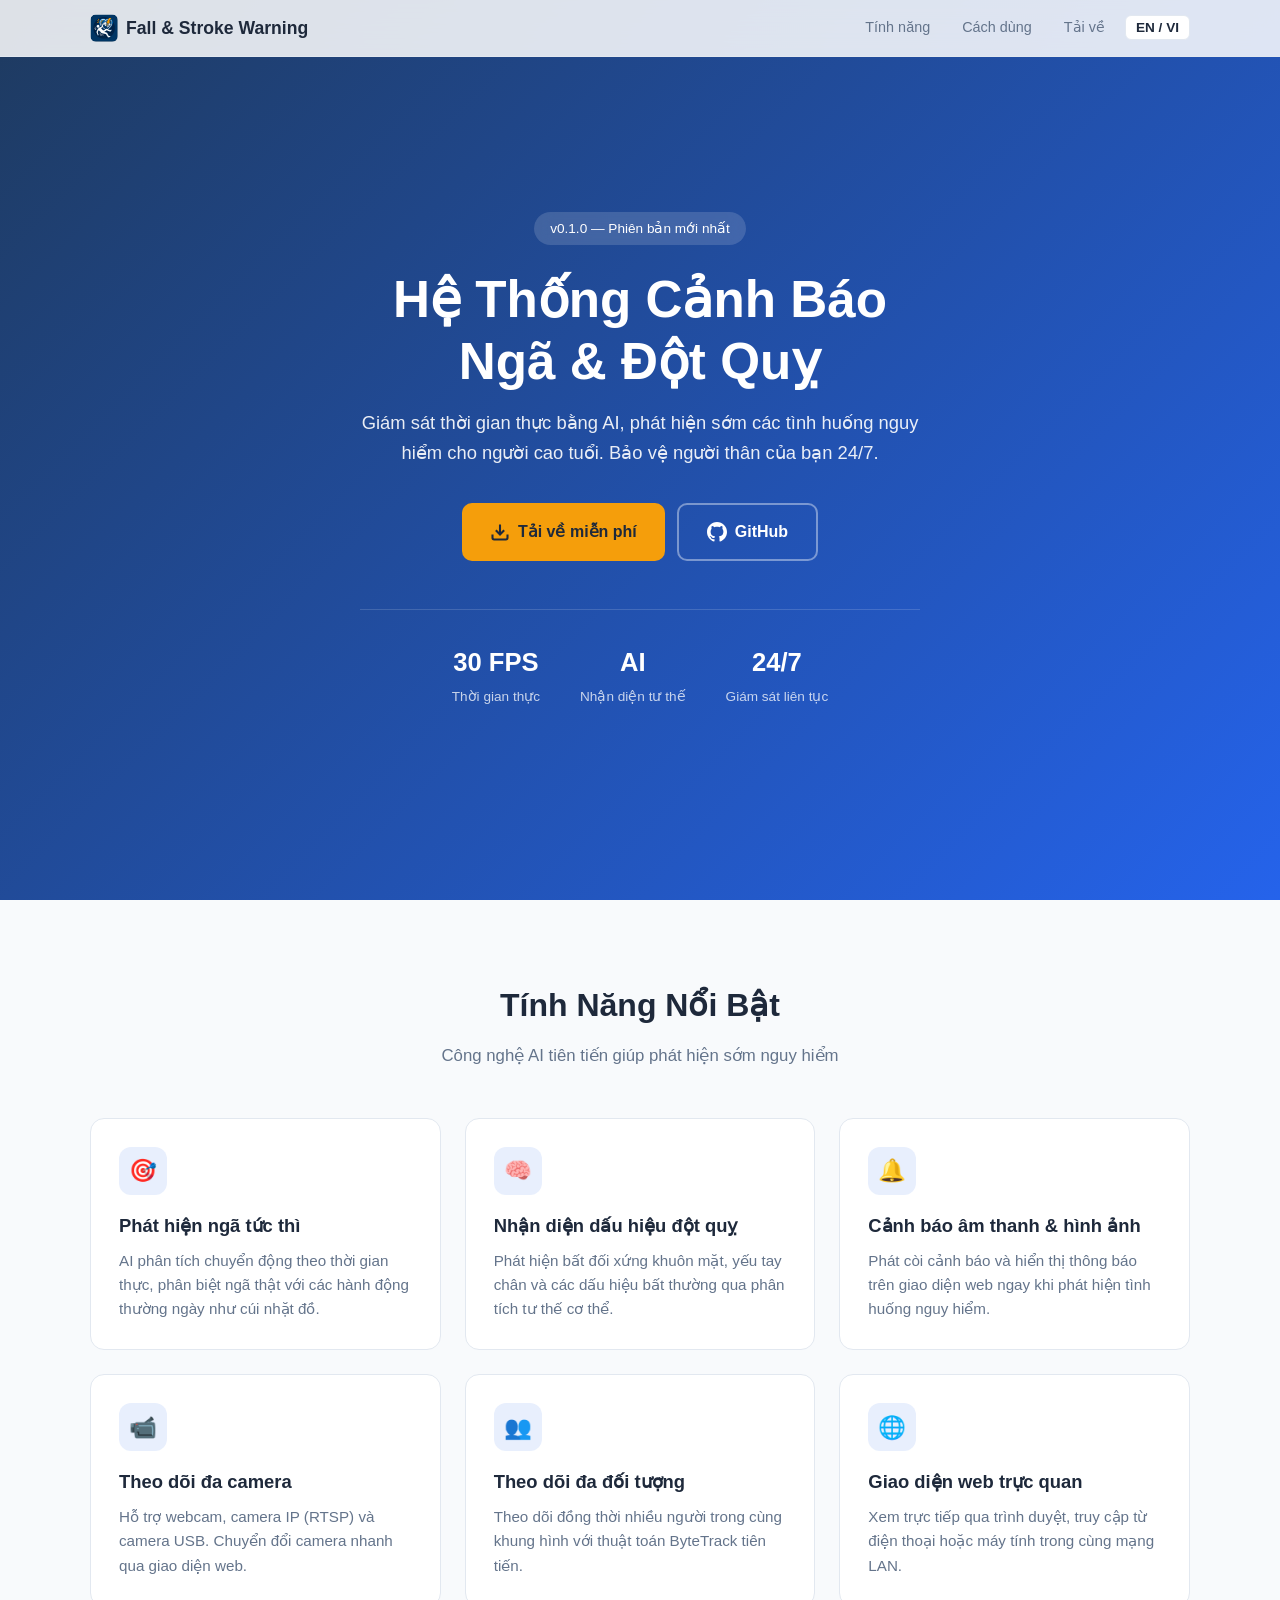
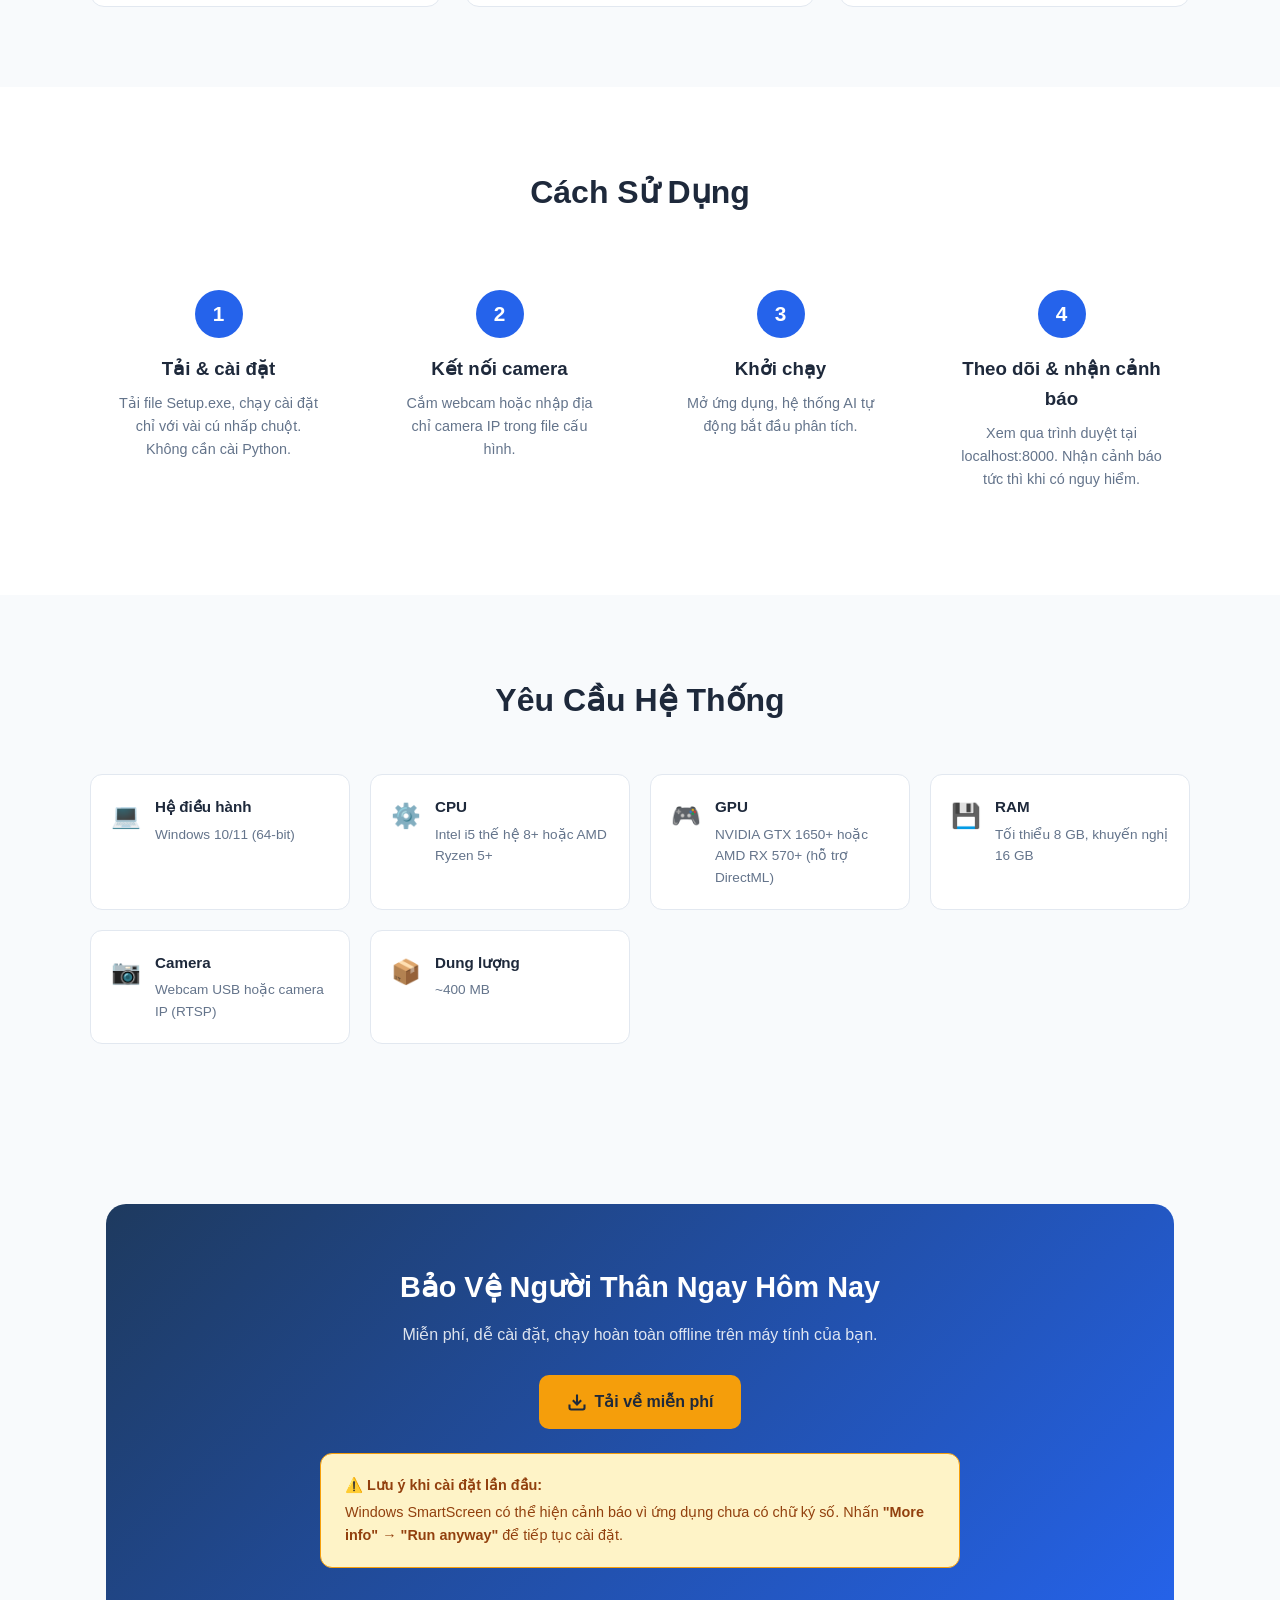
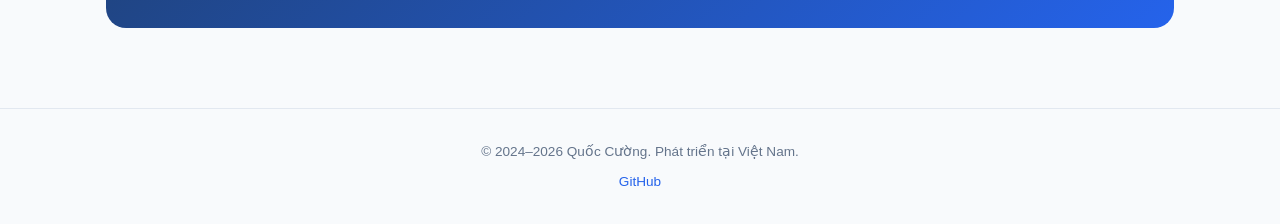
==== docs/index.html @ df36a682 "Thêm landing page cho GitHub Pages" ====
<!DOCTYPE html>
<html lang="vi">
<head>
  <meta charset="UTF-8">
  <meta name="viewport" content="width=device-width, initial-scale=1.0">
  <title>Fall & Stroke Warning System</title>
  <style>
    :root {
      --primary: #2563eb;
      --primary-dark: #1d4ed8;
      --accent: #f59e0b;
      --bg: #f8fafc;
      --bg-card: #ffffff;
      --text: #1e293b;
      --text-muted: #64748b;
      --border: #e2e8f0;
      --gradient-start: #1e3a5f;
      --gradient-end: #2563eb;
    }

    @media (prefers-color-scheme: dark) {
      :root:not([data-theme="light"]) {
        --bg: #0f172a;
        --bg-card: #1e293b;
        --text: #f1f5f9;
        --text-muted: #94a3b8;
        --border: #334155;
        --gradient-start: #0f172a;
        --gradient-end: #1e40af;
      }
    }
    :root[data-theme="dark"] {
      --bg: #0f172a;
      --bg-card: #1e293b;
      --text: #f1f5f9;
      --text-muted: #94a3b8;
      --border: #334155;
      --gradient-start: #0f172a;
      --gradient-end: #1e40af;
    }

    * { margin: 0; padding: 0; box-sizing: border-box; }

    body {
      font-family: -apple-system, BlinkMacSystemFont, 'Segoe UI', Roboto, sans-serif;
      background: var(--bg);
      color: var(--text);
      line-height: 1.6;
    }

    /* NAV */
    nav {
      position: fixed; top: 0; left: 0; right: 0; z-index: 100;
      background: rgba(255,255,255,0.85);
      backdrop-filter: blur(12px);
      border-bottom: 1px solid var(--border);
      padding: 0 16px;
    }
    @media (prefers-color-scheme: dark) {
      :root:not([data-theme="light"]) nav { background: rgba(15,23,42,0.85); }
    }
    :root[data-theme="dark"] nav { background: rgba(15,23,42,0.85); }

    .nav-inner {
      max-width: 1100px; margin: 0 auto;
      display: flex; align-items: center; justify-content: space-between;
      height: 56px;
    }
    .nav-brand { font-weight: 700; font-size: 1.1rem; display: flex; align-items: center; gap: 8px; }
    .nav-brand img { width: 28px; height: 28px; border-radius: 6px; }
    .nav-links { display: flex; gap: 8px; align-items: center; }
    .nav-links a {
      text-decoration: none; color: var(--text-muted); font-size: 0.9rem;
      padding: 6px 12px; border-radius: 6px; transition: all 0.2s;
    }
    .nav-links a:hover { color: var(--primary); background: rgba(37,99,235,0.08); }
    .lang-btn {
      background: var(--bg-card); border: 1px solid var(--border);
      padding: 4px 10px; border-radius: 6px; cursor: pointer;
      font-size: 0.85rem; color: var(--text); font-weight: 600;
    }
    .lang-btn:hover { border-color: var(--primary); }

    /* HERO */
    .hero {
      min-height: 100vh; display: flex; align-items: center; justify-content: center;
      background: linear-gradient(135deg, var(--gradient-start), var(--gradient-end));
      color: #fff; text-align: center; padding: 80px 16px 60px;
    }
    .hero-content { max-width: 700px; }
    .hero-badge {
      display: inline-block; background: rgba(255,255,255,0.15);
      padding: 6px 16px; border-radius: 20px; font-size: 0.85rem;
      margin-bottom: 24px; backdrop-filter: blur(8px);
    }
    .hero h1 { font-size: clamp(2rem, 5vw, 3.2rem); font-weight: 800; margin-bottom: 16px; line-height: 1.2; }
    .hero p { font-size: 1.15rem; opacity: 0.9; margin-bottom: 36px; max-width: 560px; margin-inline: auto; }
    .btn-group { display: flex; gap: 12px; justify-content: center; flex-wrap: wrap; }
    .btn {
      display: inline-flex; align-items: center; gap: 8px;
      padding: 14px 28px; border-radius: 10px; font-size: 1rem;
      font-weight: 600; text-decoration: none; transition: all 0.25s;
      border: none; cursor: pointer;
    }
    .btn-primary { background: var(--accent); color: #1e293b; }
    .btn-primary:hover { background: #d97706; transform: translateY(-2px); box-shadow: 0 8px 24px rgba(0,0,0,0.2); }
    .btn-outline { background: transparent; color: #fff; border: 2px solid rgba(255,255,255,0.4); }
    .btn-outline:hover { border-color: #fff; background: rgba(255,255,255,0.1); }
    .hero-stats {
      display: flex; gap: 40px; justify-content: center; margin-top: 48px;
      padding-top: 32px; border-top: 1px solid rgba(255,255,255,0.15);
    }
    .stat-item strong { display: block; font-size: 1.6rem; }
    .stat-item span { font-size: 0.85rem; opacity: 0.75; }

    /* SECTIONS */
    section { padding: 80px 16px; }
    .container { max-width: 1100px; margin: 0 auto; }
    .section-title {
      text-align: center; margin-bottom: 48px;
    }
    .section-title h2 { font-size: 2rem; font-weight: 700; margin-bottom: 12px; }
    .section-title p { color: var(--text-muted); font-size: 1.05rem; max-width: 600px; margin: 0 auto; }

    /* FEATURES */
    .features-grid {
      display: grid; grid-template-columns: repeat(auto-fit, minmax(300px, 1fr));
      gap: 24px;
    }
    .feature-card {
      background: var(--bg-card); border: 1px solid var(--border);
      border-radius: 14px; padding: 28px;
      transition: all 0.3s;
    }
    .feature-card:hover { transform: translateY(-4px); box-shadow: 0 12px 32px rgba(0,0,0,0.08); border-color: var(--primary); }
    .feature-icon {
      width: 48px; height: 48px; border-radius: 12px;
      display: flex; align-items: center; justify-content: center;
      font-size: 1.4rem; margin-bottom: 16px;
      background: rgba(37,99,235,0.1);
    }
    .feature-card h3 { font-size: 1.15rem; margin-bottom: 8px; }
    .feature-card p { color: var(--text-muted); font-size: 0.95rem; }

    /* HOW IT WORKS */
    .steps {
      display: grid; grid-template-columns: repeat(auto-fit, minmax(220px, 1fr));
      gap: 24px; counter-reset: step;
    }
    .step {
      text-align: center; padding: 24px;
      counter-increment: step;
    }
    .step::before {
      content: counter(step);
      display: inline-flex; align-items: center; justify-content: center;
      width: 48px; height: 48px; border-radius: 50%;
      background: var(--primary); color: #fff;
      font-size: 1.3rem; font-weight: 700; margin-bottom: 16px;
    }
    .step h3 { margin-bottom: 8px; }
    .step p { color: var(--text-muted); font-size: 0.9rem; }

    /* REQUIREMENTS */
    .req-grid {
      display: grid; grid-template-columns: repeat(auto-fit, minmax(260px, 1fr));
      gap: 20px;
    }
    .req-card {
      background: var(--bg-card); border: 1px solid var(--border);
      border-radius: 12px; padding: 20px;
      display: flex; align-items: flex-start; gap: 14px;
    }
    .req-icon { font-size: 1.5rem; flex-shrink: 0; margin-top: 2px; }
    .req-card h4 { font-size: 0.95rem; margin-bottom: 4px; }
    .req-card p { color: var(--text-muted); font-size: 0.85rem; }

    /* CTA */
    .cta {
      background: linear-gradient(135deg, var(--gradient-start), var(--gradient-end));
      color: #fff; text-align: center; border-radius: 20px;
      padding: 60px 24px; margin: 0 16px;
    }
    .cta h2 { font-size: 1.8rem; margin-bottom: 12px; }
    .cta p { opacity: 0.85; margin-bottom: 28px; max-width: 500px; margin-inline: auto; }

    /* FOOTER */
    footer {
      text-align: center; padding: 32px 16px;
      color: var(--text-muted); font-size: 0.85rem;
      border-top: 1px solid var(--border);
    }
    footer a { color: var(--primary); text-decoration: none; }

    /* SMARTSCREEN WARNING */
    .warning-box {
      background: #fef3c7; border: 1px solid #f59e0b; border-radius: 12px;
      padding: 20px 24px; margin-top: 32px; max-width: 640px; margin-inline: auto;
      color: #92400e; font-size: 0.9rem; text-align: left;
    }
    @media (prefers-color-scheme: dark) {
      :root:not([data-theme="light"]) .warning-box { background: #422006; border-color: #b45309; color: #fde68a; }
    }
    :root[data-theme="dark"] .warning-box { background: #422006; border-color: #b45309; color: #fde68a; }
    .warning-box strong { display: block; margin-bottom: 4px; }

    /* RESPONSIVE */
    @media (max-width: 640px) {
      .hero-stats { flex-direction: column; gap: 16px; }
      .nav-links a.hide-mobile { display: none; }
    }

    /* LANG */
    [data-lang="en"] .vi { display: none; }
    [data-lang="vi"] .en { display: none; }
  </style>
</head>
<body data-lang="vi">

<!-- NAV -->
<nav>
  <div class="nav-inner">
    <div class="nav-brand">
      <img src="logo.png" alt="Logo">
      <span>Fall & Stroke Warning</span>
    </div>
    <div class="nav-links">
      <a href="#features" class="hide-mobile">
        <span class="vi">Tính năng</span>
        <span class="en">Features</span>
      </a>
      <a href="#how" class="hide-mobile">
        <span class="vi">Cách dùng</span>
        <span class="en">How it works</span>
      </a>
      <a href="#download">
        <span class="vi">Tải về</span>
        <span class="en">Download</span>
      </a>
      <button class="lang-btn" onclick="toggleLang()">EN / VI</button>
    </div>
  </div>
</nav>

<!-- HERO -->
<section class="hero" id="home">
  <div class="hero-content">
    <div class="hero-badge">
      <span class="vi">v0.1.0 — Phiên bản mới nhất</span>
      <span class="en">v0.1.0 — Latest Release</span>
    </div>
    <h1>
      <span class="vi">Hệ Thống Cảnh Báo<br>Ngã & Đột Quỵ</span>
      <span class="en">Fall & Stroke<br>Warning System</span>
    </h1>
    <p>
      <span class="vi">Giám sát thời gian thực bằng AI, phát hiện sớm các tình huống nguy hiểm cho người cao tuổi. Bảo vệ người thân của bạn 24/7.</span>
      <span class="en">Real-time AI monitoring that detects dangerous situations for the elderly. Protect your loved ones 24/7.</span>
    </p>
    <div class="btn-group">
      <a href="https://github.com/QuocCuong66/Project-monitoring-model/releases/latest" class="btn btn-primary" id="download">
        <svg width="20" height="20" viewBox="0 0 24 24" fill="none" stroke="currentColor" stroke-width="2.5"><path d="M21 15v4a2 2 0 0 1-2 2H5a2 2 0 0 1-2-2v-4"/><polyline points="7 10 12 15 17 10"/><line x1="12" y1="15" x2="12" y2="3"/></svg>
        <span class="vi">Tải về miễn phí</span>
        <span class="en">Download Free</span>
      </a>
      <a href="https://github.com/QuocCuong66/Project-monitoring-model" class="btn btn-outline">
        <svg width="20" height="20" viewBox="0 0 24 24" fill="currentColor"><path d="M12 0c-6.626 0-12 5.373-12 12 0 5.302 3.438 9.8 8.207 11.387.599.111.793-.261.793-.577v-2.234c-3.338.726-4.033-1.416-4.033-1.416-.546-1.387-1.333-1.756-1.333-1.756-1.089-.745.083-.729.083-.729 1.205.084 1.839 1.237 1.839 1.237 1.07 1.834 2.807 1.304 3.492.997.107-.775.418-1.305.762-1.604-2.665-.305-5.467-1.334-5.467-5.931 0-1.311.469-2.381 1.236-3.221-.124-.303-.535-1.524.117-3.176 0 0 1.008-.322 3.301 1.23.957-.266 1.983-.399 3.003-.404 1.02.005 2.047.138 3.006.404 2.291-1.552 3.297-1.23 3.297-1.23.653 1.653.242 2.874.118 3.176.77.84 1.235 1.911 1.235 3.221 0 4.609-2.807 5.624-5.479 5.921.43.372.823 1.102.823 2.222v3.293c0 .319.192.694.801.576 4.765-1.589 8.199-6.086 8.199-11.386 0-6.627-5.373-12-12-12z"/></svg>
        GitHub
      </a>
    </div>
    <div class="hero-stats">
      <div class="stat-item">
        <strong>30 FPS</strong>
        <span class="vi">Thời gian thực</span>
        <span class="en">Real-time</span>
      </div>
      <div class="stat-item">
        <strong>AI</strong>
        <span class="vi">Nhận diện tư thế</span>
        <span class="en">Pose estimation</span>
      </div>
      <div class="stat-item">
        <strong>24/7</strong>
        <span class="vi">Giám sát liên tục</span>
        <span class="en">Continuous monitoring</span>
      </div>
    </div>
  </div>
</section>

<!-- FEATURES -->
<section id="features">
  <div class="container">
    <div class="section-title">
      <h2>
        <span class="vi">Tính Năng Nổi Bật</span>
        <span class="en">Key Features</span>
      </h2>
      <p>
        <span class="vi">Công nghệ AI tiên tiến giúp phát hiện sớm nguy hiểm</span>
        <span class="en">Advanced AI technology for early danger detection</span>
      </p>
    </div>
    <div class="features-grid">
      <div class="feature-card">
        <div class="feature-icon">&#x1f3af;</div>
        <h3>
          <span class="vi">Phát hiện ngã tức thì</span>
          <span class="en">Instant fall detection</span>
        </h3>
        <p>
          <span class="vi">AI phân tích chuyển động theo thời gian thực, phân biệt ngã thật với các hành động thường ngày như cúi nhặt đồ.</span>
          <span class="en">AI analyzes motion in real-time, distinguishing real falls from daily activities like bending to pick up items.</span>
        </p>
      </div>
      <div class="feature-card">
        <div class="feature-icon">&#x1f9e0;</div>
        <h3>
          <span class="vi">Nhận diện dấu hiệu đột quỵ</span>
          <span class="en">Stroke sign recognition</span>
        </h3>
        <p>
          <span class="vi">Phát hiện bất đối xứng khuôn mặt, yếu tay chân và các dấu hiệu bất thường qua phân tích tư thế cơ thể.</span>
          <span class="en">Detects facial asymmetry, limb weakness and abnormal signs through body pose analysis.</span>
        </p>
      </div>
      <div class="feature-card">
        <div class="feature-icon">&#x1f514;</div>
        <h3>
          <span class="vi">Cảnh báo âm thanh & hình ảnh</span>
          <span class="en">Audio & visual alerts</span>
        </h3>
        <p>
          <span class="vi">Phát còi cảnh báo và hiển thị thông báo trên giao diện web ngay khi phát hiện tình huống nguy hiểm.</span>
          <span class="en">Triggers audio alarms and displays notifications on the web dashboard when danger is detected.</span>
        </p>
      </div>
      <div class="feature-card">
        <div class="feature-icon">&#x1f4f9;</div>
        <h3>
          <span class="vi">Theo dõi đa camera</span>
          <span class="en">Multi-camera support</span>
        </h3>
        <p>
          <span class="vi">Hỗ trợ webcam, camera IP (RTSP) và camera USB. Chuyển đổi camera nhanh qua giao diện web.</span>
          <span class="en">Supports webcam, IP cameras (RTSP) and USB cameras. Switch cameras instantly via the web dashboard.</span>
        </p>
      </div>
      <div class="feature-card">
        <div class="feature-icon">&#x1f465;</div>
        <h3>
          <span class="vi">Theo dõi đa đối tượng</span>
          <span class="en">Multi-person tracking</span>
        </h3>
        <p>
          <span class="vi">Theo dõi đồng thời nhiều người trong cùng khung hình với thuật toán ByteTrack tiên tiến.</span>
          <span class="en">Simultaneously tracks multiple people in the same frame with advanced ByteTrack algorithm.</span>
        </p>
      </div>
      <div class="feature-card">
        <div class="feature-icon">&#x1f310;</div>
        <h3>
          <span class="vi">Giao diện web trực quan</span>
          <span class="en">Intuitive web interface</span>
        </h3>
        <p>
          <span class="vi">Xem trực tiếp qua trình duyệt, truy cập từ điện thoại hoặc máy tính trong cùng mạng LAN.</span>
          <span class="en">Watch live via browser, accessible from phone or computer on the same LAN network.</span>
        </p>
      </div>
    </div>
  </div>
</section>

<!-- HOW IT WORKS -->
<section id="how" style="background: var(--bg-card);">
  <div class="container">
    <div class="section-title">
      <h2>
        <span class="vi">Cách Sử Dụng</span>
        <span class="en">How It Works</span>
      </h2>
    </div>
    <div class="steps">
      <div class="step">
        <h3>
          <span class="vi">Tải & cài đặt</span>
          <span class="en">Download & install</span>
        </h3>
        <p>
          <span class="vi">Tải file Setup.exe, chạy cài đặt chỉ với vài cú nhấp chuột. Không cần cài Python.</span>
          <span class="en">Download Setup.exe, install with just a few clicks. No Python required.</span>
        </p>
      </div>
      <div class="step">
        <h3>
          <span class="vi">Kết nối camera</span>
          <span class="en">Connect camera</span>
        </h3>
        <p>
          <span class="vi">Cắm webcam hoặc nhập địa chỉ camera IP trong file cấu hình.</span>
          <span class="en">Plug in a webcam or enter your IP camera address in the config file.</span>
        </p>
      </div>
      <div class="step">
        <h3>
          <span class="vi">Khởi chạy</span>
          <span class="en">Launch</span>
        </h3>
        <p>
          <span class="vi">Mở ứng dụng, hệ thống AI tự động bắt đầu phân tích.</span>
          <span class="en">Open the app, the AI system starts analyzing automatically.</span>
        </p>
      </div>
      <div class="step">
        <h3>
          <span class="vi">Theo dõi & nhận cảnh báo</span>
          <span class="en">Monitor & get alerts</span>
        </h3>
        <p>
          <span class="vi">Xem qua trình duyệt tại localhost:8000. Nhận cảnh báo tức thì khi có nguy hiểm.</span>
          <span class="en">View via browser at localhost:8000. Get instant alerts when danger is detected.</span>
        </p>
      </div>
    </div>
  </div>
</section>

<!-- REQUIREMENTS -->
<section id="requirements">
  <div class="container">
    <div class="section-title">
      <h2>
        <span class="vi">Yêu Cầu Hệ Thống</span>
        <span class="en">System Requirements</span>
      </h2>
    </div>
    <div class="req-grid">
      <div class="req-card">
        <div class="req-icon">&#x1f4bb;</div>
        <div>
          <h4>
            <span class="vi">Hệ điều hành</span>
            <span class="en">Operating System</span>
          </h4>
          <p>Windows 10/11 (64-bit)</p>
        </div>
      </div>
      <div class="req-card">
        <div class="req-icon">&#x2699;&#xfe0f;</div>
        <div>
          <h4>CPU</h4>
          <p>
            <span class="vi">Intel i5 thế hệ 8+ hoặc AMD Ryzen 5+</span>
            <span class="en">Intel i5 8th gen+ or AMD Ryzen 5+</span>
          </p>
        </div>
      </div>
      <div class="req-card">
        <div class="req-icon">&#x1f3ae;</div>
        <div>
          <h4>GPU</h4>
          <p>
            <span class="vi">NVIDIA GTX 1650+ hoặc AMD RX 570+ (hỗ trợ DirectML)</span>
            <span class="en">NVIDIA GTX 1650+ or AMD RX 570+ (DirectML supported)</span>
          </p>
        </div>
      </div>
      <div class="req-card">
        <div class="req-icon">&#x1f4be;</div>
        <div>
          <h4>RAM</h4>
          <p>
            <span class="vi">Tối thiểu 8 GB, khuyến nghị 16 GB</span>
            <span class="en">Minimum 8 GB, recommended 16 GB</span>
          </p>
        </div>
      </div>
      <div class="req-card">
        <div class="req-icon">&#x1f4f7;</div>
        <div>
          <h4>Camera</h4>
          <p>
            <span class="vi">Webcam USB hoặc camera IP (RTSP)</span>
            <span class="en">USB webcam or IP camera (RTSP)</span>
          </p>
        </div>
      </div>
      <div class="req-card">
        <div class="req-icon">&#x1f4e6;</div>
        <div>
          <h4>
            <span class="vi">Dung lượng</span>
            <span class="en">Disk Space</span>
          </h4>
          <p>~400 MB</p>
        </div>
      </div>
    </div>
  </div>
</section>

<!-- CTA -->
<section>
  <div class="container">
    <div class="cta">
      <h2>
        <span class="vi">Bảo Vệ Người Thân Ngay Hôm Nay</span>
        <span class="en">Protect Your Loved Ones Today</span>
      </h2>
      <p>
        <span class="vi">Miễn phí, dễ cài đặt, chạy hoàn toàn offline trên máy tính của bạn.</span>
        <span class="en">Free, easy to install, runs completely offline on your computer.</span>
      </p>
      <a href="https://github.com/QuocCuong66/Project-monitoring-model/releases/latest" class="btn btn-primary">
        <svg width="20" height="20" viewBox="0 0 24 24" fill="none" stroke="currentColor" stroke-width="2.5"><path d="M21 15v4a2 2 0 0 1-2 2H5a2 2 0 0 1-2-2v-4"/><polyline points="7 10 12 15 17 10"/><line x1="12" y1="15" x2="12" y2="3"/></svg>
        <span class="vi">Tải về miễn phí</span>
        <span class="en">Download Free</span>
      </a>
      <div class="warning-box" style="margin-top:24px;">
        <strong>
          <span class="vi">&#x26a0;&#xfe0f; Lưu ý khi cài đặt lần đầu:</span>
          <span class="en">&#x26a0;&#xfe0f; Note on first installation:</span>
        </strong>
        <span class="vi">Windows SmartScreen có thể hiện cảnh báo vì ứng dụng chưa có chữ ký số. Nhấn <b>"More info"</b> → <b>"Run anyway"</b> để tiếp tục cài đặt.</span>
        <span class="en">Windows SmartScreen may show a warning because the app is not digitally signed. Click <b>"More info"</b> → <b>"Run anyway"</b> to continue installation.</span>
      </div>
    </div>
  </div>
</section>

<!-- FOOTER -->
<footer>
  <p>
    <span class="vi">&copy; 2024–2026 Quốc Cường. Phát triển tại Việt Nam.</span>
    <span class="en">&copy; 2024–2026 Quốc Cường. Made in Vietnam.</span>
  </p>
  <p style="margin-top:8px;">
    <a href="https://github.com/QuocCuong66/Project-monitoring-model">GitHub</a>
  </p>
</footer>

<script>
function toggleLang() {
  const b = document.body;
  b.dataset.lang = b.dataset.lang === 'vi' ? 'en' : 'vi';
  try { localStorage.setItem('lang', b.dataset.lang); } catch(e) {}
}
try {
  const saved = localStorage.getItem('lang');
  if (saved === 'en' || saved === 'vi') document.body.dataset.lang = saved;
} catch(e) {}
</script>
</body>
</html>
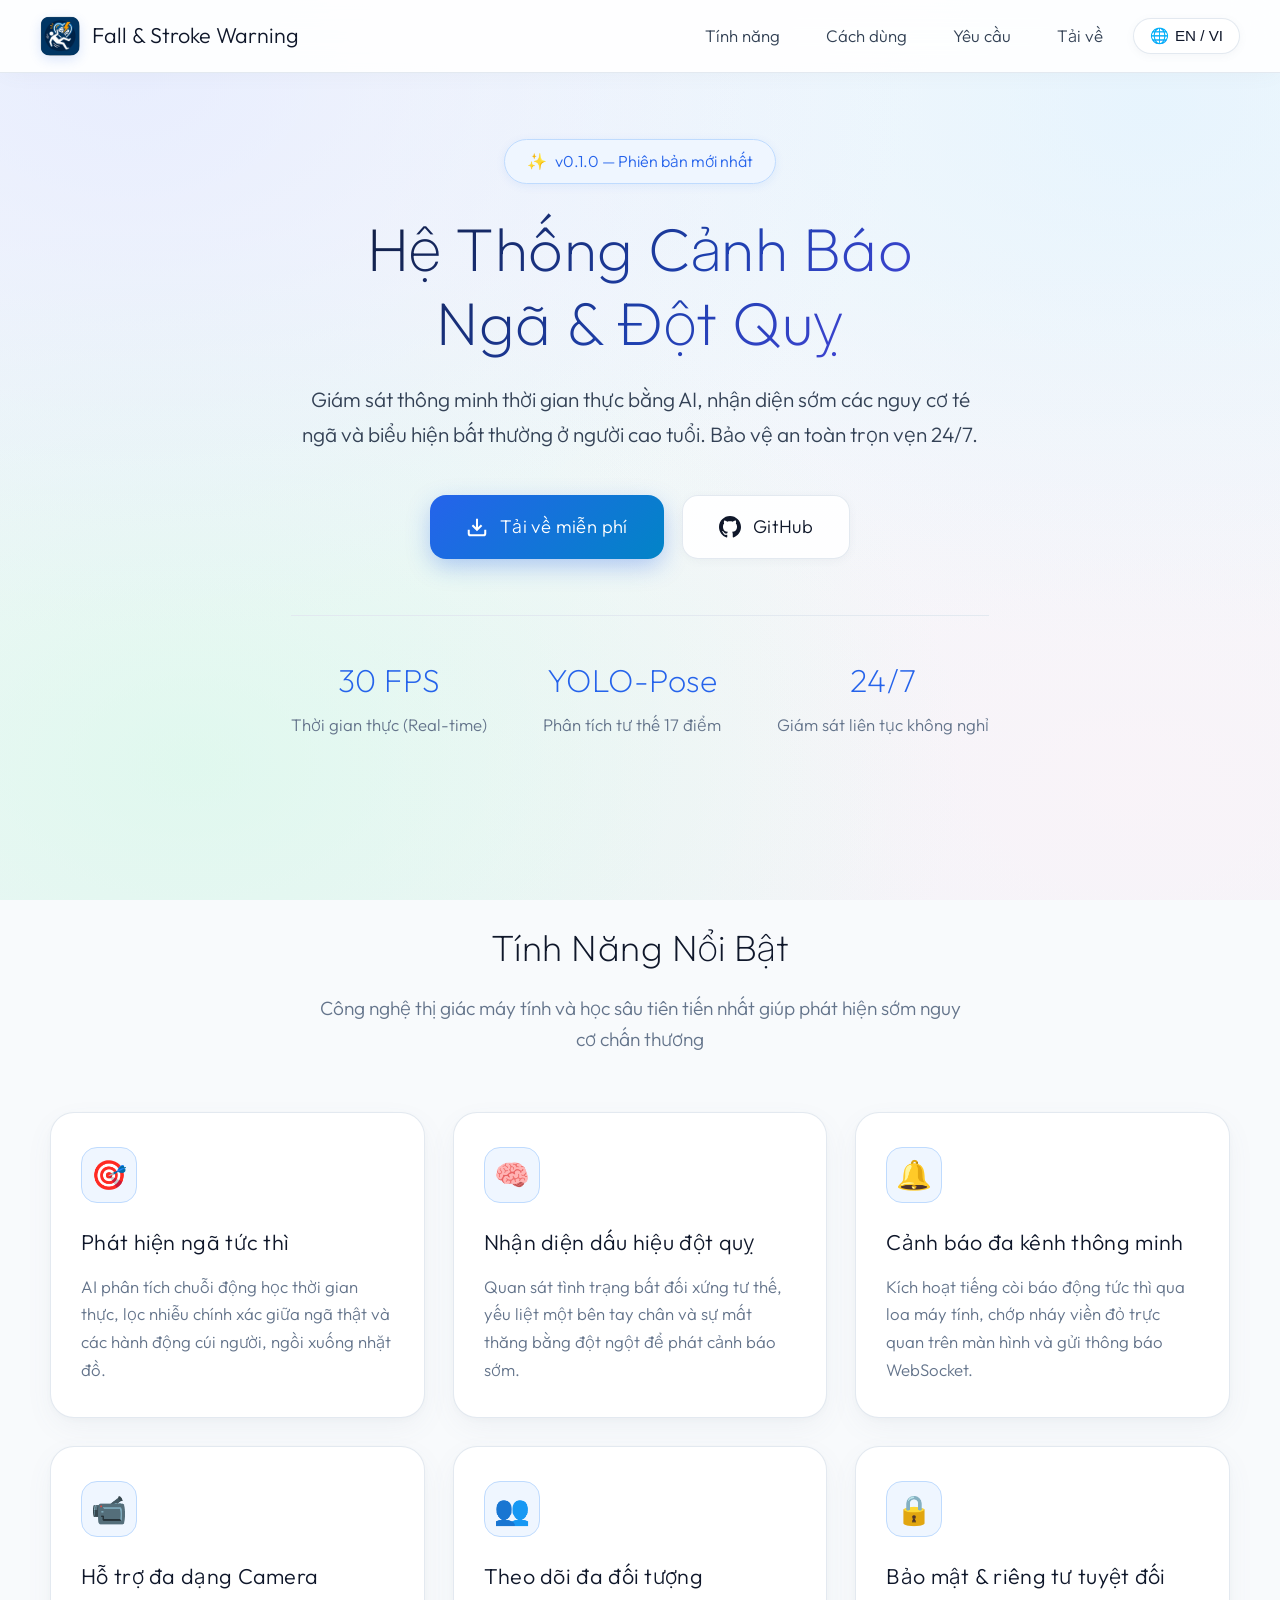
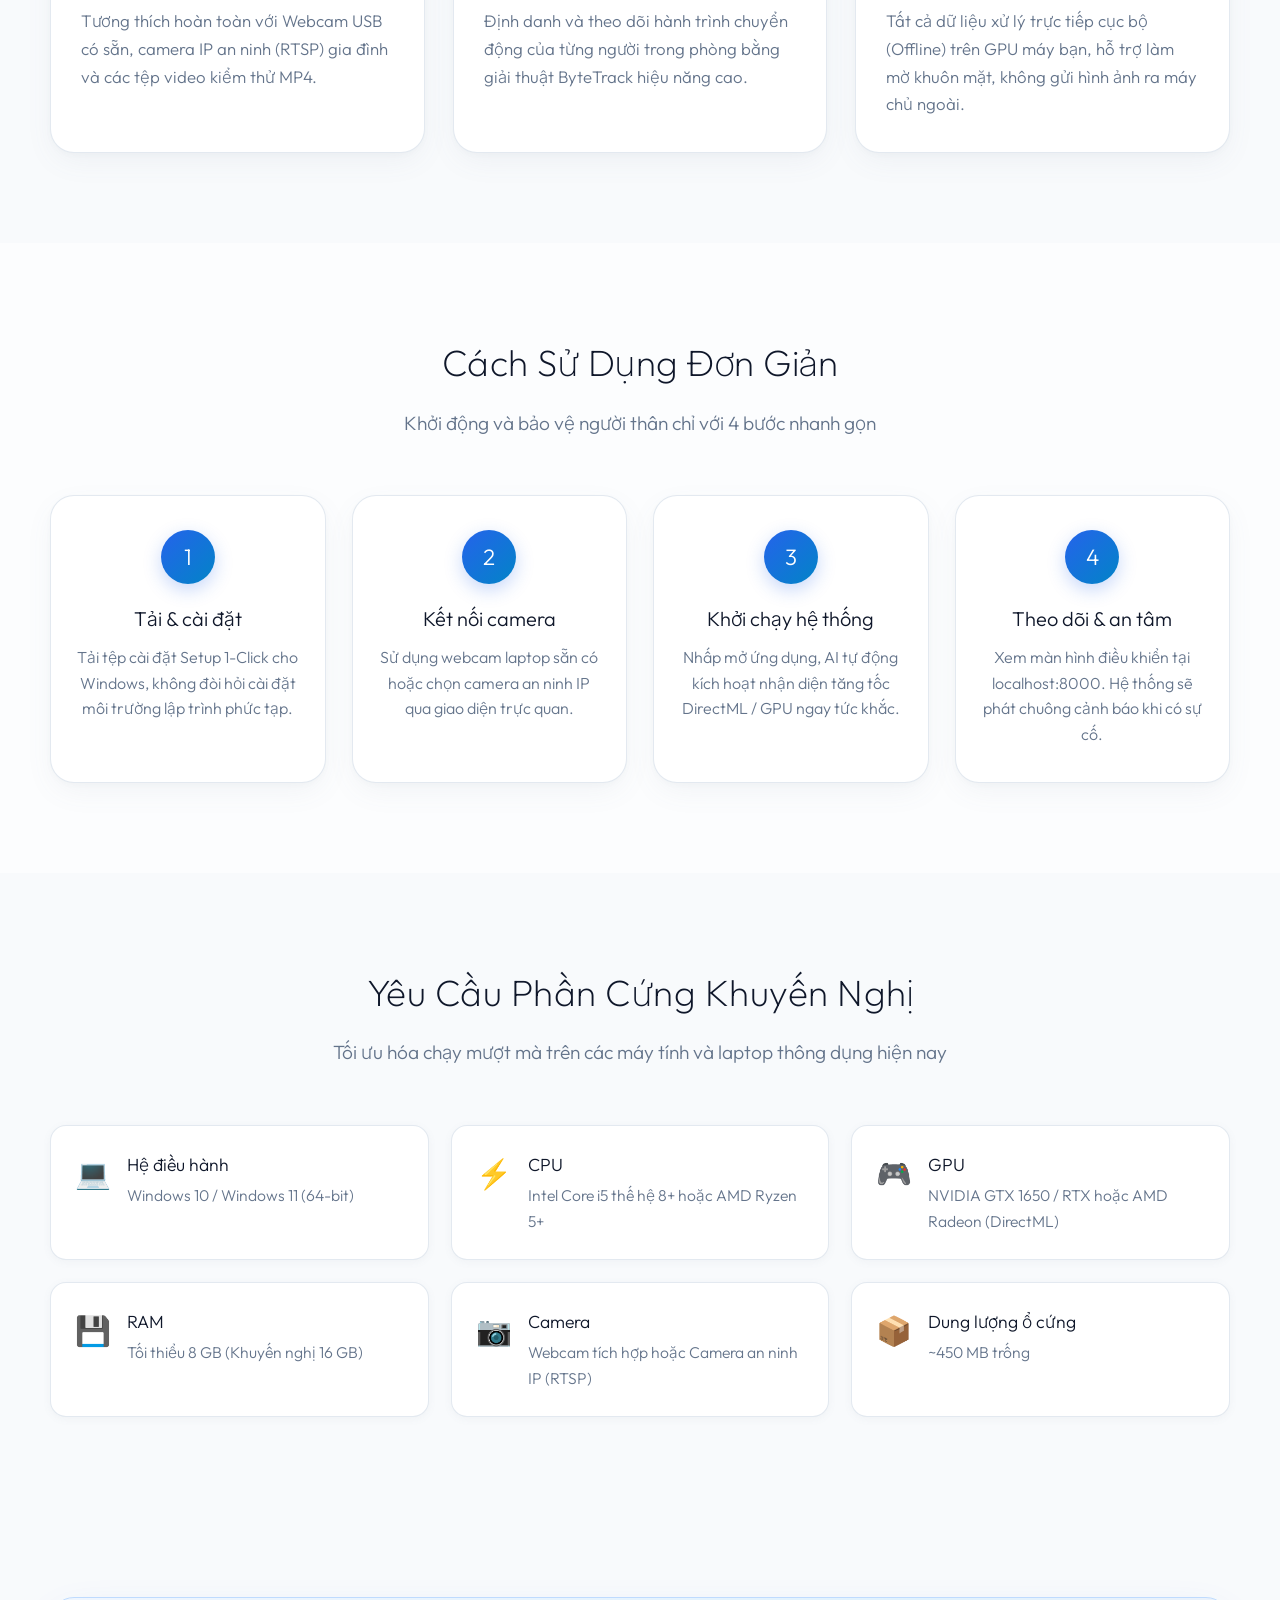
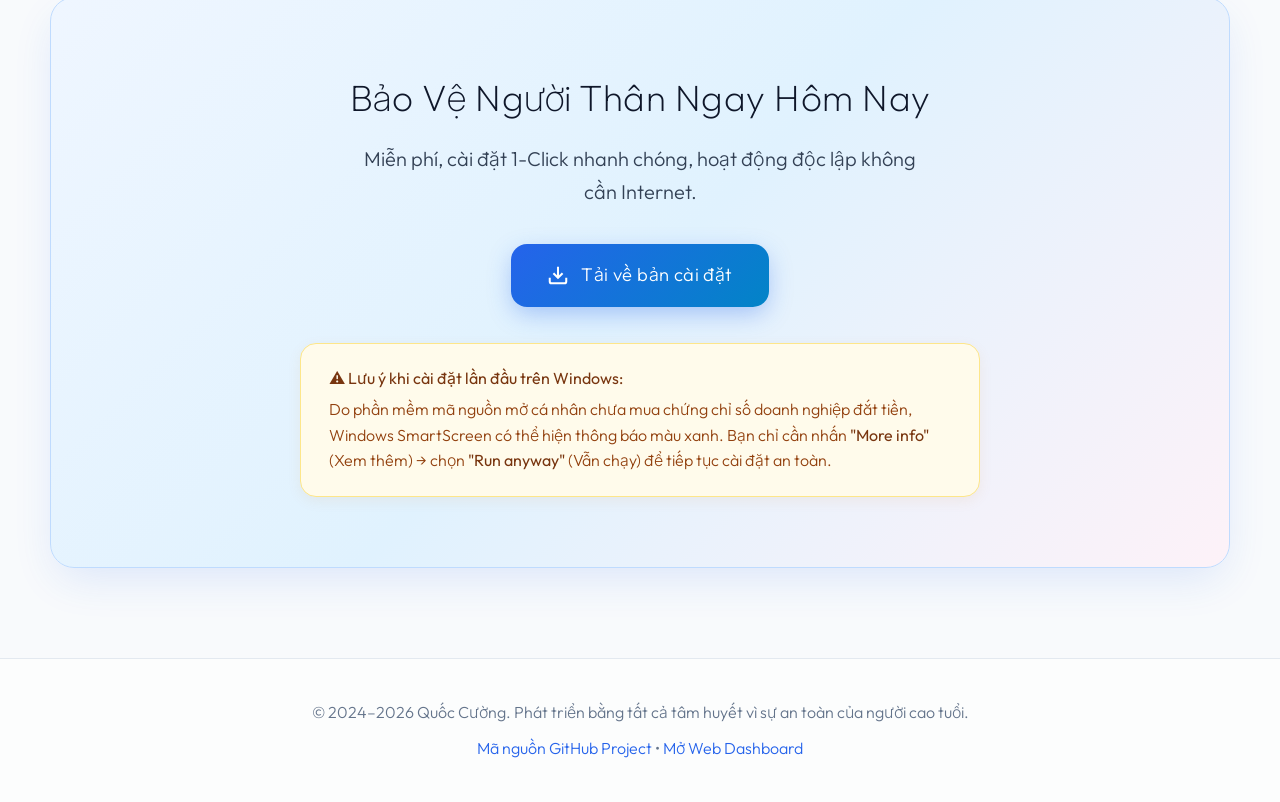
==== commit 1a909f75: "fix new UI" ====
--- a/docs/index.html
+++ b/docs/index.html
@@ -3,214 +3,699 @@
 <head>
   <meta charset="UTF-8">
   <meta name="viewport" content="width=device-width, initial-scale=1.0">
-  <title>Fall & Stroke Warning System</title>
+  <title>Fall & Stroke Warning System — Hệ Thống Giám Sát & Cảnh Báo An Toàn</title>
+  <meta name="description" content="Hệ thống AI giám sát và phát hiện sớm nguy cơ té ngã, dấu hiệu đột quỵ cho người cao tuổi. Chạy hoàn toàn offline, chính xác và bảo vệ 24/7.">
+  
+  <!-- Google Fonts: Light & Thin Weights (Outfit & Inter 200/300/400) -->
+  <link rel="preconnect" href="https://fonts.googleapis.com">
+  <link rel="preconnect" href="https://fonts.gstatic.com" crossorigin>
+  <link href="https://fonts.googleapis.com/css2?family=Inter:wght@200;300;400&family=Outfit:wght@200;300;400&display=swap" rel="stylesheet">
+  <link rel="icon" type="image/png" href="logo.png">
+
   <style>
+    /* ==========================================================================
+       DESIGN SYSTEM: PURE LIGHT THEME & THIN TYPOGRAPHY
+       ========================================================================== */
     :root {
-      --primary: #2563eb;
-      --primary-dark: #1d4ed8;
-      --accent: #f59e0b;
-      --bg: #f8fafc;
+      /* Clean, Radiant Light Colors */
+      --primary: #2563eb;           /* Sapphire Royal Blue */
+      --primary-hover: #1d4ed8;
+      --primary-light: #eff6ff;
+      --accent-cyan: #0284c7;       /* Sky Blue */
+      --accent: #f59e0b;            /* Warm Amber Glow */
+      
+      --bg-page: #f8fafc;
       --bg-card: #ffffff;
-      --text: #1e293b;
-      --text-muted: #64748b;
-      --border: #e2e8f0;
-      --gradient-start: #1e3a5f;
-      --gradient-end: #2563eb;
-    }
-
-    @media (prefers-color-scheme: dark) {
-      :root:not([data-theme="light"]) {
-        --bg: #0f172a;
-        --bg-card: #1e293b;
-        --text: #f1f5f9;
-        --text-muted: #94a3b8;
-        --border: #334155;
-        --gradient-start: #0f172a;
-        --gradient-end: #1e40af;
+      --bg-surface: #f1f5f9;
+      --border-subtle: rgba(226, 232, 240, 0.95);
+      --border-hover: rgba(59, 130, 246, 0.35);
+
+      /* High-Contrast Soft Dark Text */
+      --text: #0f172a;              /* Slate 900 */
+      --text-secondary: #334155;    /* Slate 700 */
+      --text-muted: #64748b;        /* Slate 500 */
+
+      /* Status Colors */
+      --status-green: #059669;
+      --status-amber: #d97706;
+      --status-red: #dc2626;
+
+      /* Radii */
+      --radius-sm: 10px;
+      --radius-md: 16px;
+      --radius-lg: 24px;
+      --radius-pill: 9999px;
+
+      /* Shadows */
+      --shadow-sm: 0 2px 8px rgba(100, 116, 139, 0.06);
+      --shadow-card: 0 10px 30px -4px rgba(100, 116, 139, 0.08), 0 2px 6px -1px rgba(100, 116, 139, 0.04);
+      --shadow-hover: 0 20px 40px -8px rgba(100, 116, 139, 0.16), 0 4px 12px -2px rgba(100, 116, 139, 0.06);
+    }
+
+    /* Base Reset & Typography */
+    *, *::before, *::after {
+      margin: 0;
+      padding: 0;
+      box-sizing: border-box;
+      -webkit-font-smoothing: antialiased;
+      -moz-osx-font-smoothing: grayscale;
+      text-rendering: optimizeLegibility;
+    }
+
+    html {
+      scroll-behavior: smooth;
+      font-size: 16px;
+    }
+
+    body {
+      font-family: 'Outfit', 'Inter', -apple-system, BlinkMacSystemFont, 'Segoe UI', Roboto, sans-serif;
+      font-weight: 300; /* Toàn bộ chữ mỏng, thanh thoát */
+      background-color: var(--bg-page);
+      /* Nền sáng rực rỡ, phủ ánh aura pastel êm dịu */
+      background-image: 
+        radial-gradient(at 10% 8%, rgba(224, 231, 255, 0.65) 0px, transparent 48%),
+        radial-gradient(at 90% 12%, rgba(224, 242, 254, 0.7) 0px, transparent 48%),
+        radial-gradient(at 15% 85%, rgba(209, 250, 229, 0.55) 0px, transparent 50%),
+        radial-gradient(at 88% 88%, rgba(253, 242, 248, 0.6) 0px, transparent 50%),
+        linear-gradient(180deg, #f8fafc 0%, #f1f5f9 100%);
+      background-attachment: fixed;
+      color: var(--text);
+      line-height: 1.65;
+      overflow-x: hidden;
+    }
+
+    /* Triệt tiêu bôi đậm trên toàn bộ trang */
+    h1, h2, h3, h4, h5, h6, strong, b, .btn, .stat-item strong, .nav-brand span {
+      font-weight: 300 !important;
+    }
+
+    /* ==========================================================================
+       TOP NAVIGATION BAR
+       ========================================================================== */
+    nav {
+      position: fixed;
+      top: 0;
+      left: 0;
+      right: 0;
+      z-index: 100;
+      background: rgba(255, 255, 255, 0.9);
+      backdrop-filter: blur(20px);
+      border-bottom: 1px solid var(--border-subtle);
+      box-shadow: 0 4px 20px -4px rgba(100, 116, 139, 0.06);
+      padding: 0 28px;
+      transition: all 0.3s ease;
+    }
+
+    .nav-inner {
+      max-width: 1200px;
+      margin: 0 auto;
+      display: flex;
+      align-items: center;
+      justify-content: space-between;
+      height: 72px;
+    }
+
+    .nav-brand {
+      font-size: 1.35rem;
+      color: var(--text);
+      display: flex;
+      align-items: center;
+      gap: 12px;
+      text-decoration: none;
+      transition: transform 0.25s ease;
+    }
+
+    .nav-brand:hover {
+      transform: scale(1.02);
+    }
+
+    .nav-brand img {
+      width: 40px;
+      height: 40px;
+      border-radius: 10px;
+      box-shadow: 0 4px 12px rgba(37, 99, 235, 0.15);
+      transition: transform 0.3s cubic-bezier(0.34, 1.56, 0.64, 1);
+    }
+
+    .nav-brand:hover img {
+      transform: scale(1.1) rotate(-3deg);
+    }
+
+    .nav-links {
+      display: flex;
+      gap: 14px;
+      align-items: center;
+    }
+
+    .nav-links a {
+      text-decoration: none;
+      color: var(--text-secondary);
+      font-size: 1.05rem;
+      padding: 8px 16px;
+      border-radius: var(--radius-sm);
+      transition: all 0.25s ease;
+      position: relative;
+    }
+
+    .nav-links a:hover {
+      color: var(--primary);
+      background: var(--primary-light);
+      transform: translateY(-1px);
+    }
+
+    /* Language Switcher Button with Spring Hover */
+    .lang-btn {
+      background: #ffffff;
+      border: 1px solid var(--border-subtle);
+      padding: 8px 16px;
+      border-radius: var(--radius-pill);
+      cursor: pointer;
+      font-size: 0.95rem;
+      color: var(--text);
+      font-weight: 300 !important;
+      display: inline-flex;
+      align-items: center;
+      gap: 6px;
+      box-shadow: var(--shadow-sm);
+      transition: all 0.25s cubic-bezier(0.34, 1.56, 0.64, 1);
+    }
+
+    .lang-btn:hover {
+      border-color: var(--primary);
+      color: var(--primary);
+      background: var(--primary-light);
+      transform: translateY(-2px) scale(1.06);
+      box-shadow: 0 6px 16px rgba(37, 99, 235, 0.15);
+    }
+
+    .lang-btn:active {
+      transform: translateY(0) scale(0.96);
+    }
+
+    /* ==========================================================================
+       BUTTON INTERACTION STYLES (HIỆU ỨNG CHUYỂN ĐỘNG KHI DI CHUỘT VÀ BẤM NÚT)
+       ========================================================================== */
+    .btn-group {
+      display: flex;
+      gap: 18px;
+      justify-content: center;
+      flex-wrap: wrap;
+    }
+
+    .btn {
+      position: relative;
+      display: inline-flex;
+      align-items: center;
+      justify-content: center;
+      gap: 12px;
+      padding: 16px 36px;
+      border-radius: var(--radius-md);
+      font-size: 1.15rem;
+      font-weight: 300 !important; /* Chữ mỏng */
+      text-decoration: none;
+      cursor: pointer;
+      border: none;
+      outline: none;
+      overflow: hidden;
+      user-select: none;
+      letter-spacing: 0.4px;
+      transition: transform 0.25s cubic-bezier(0.16, 1, 0.3, 1),
+                  box-shadow 0.25s cubic-bezier(0.16, 1, 0.3, 1),
+                  background 0.25s ease,
+                  border-color 0.25s ease;
+    }
+
+    /* Hiệu ứng dải ánh sáng Shimmer lướt qua khi hover */
+    .btn::after {
+      content: "";
+      position: absolute;
+      top: 0;
+      left: -100%;
+      width: 60%;
+      height: 100%;
+      background: linear-gradient(
+        90deg,
+        transparent,
+        rgba(255, 255, 255, 0.45),
+        transparent
+      );
+      transform: skewX(-22deg);
+      transition: none;
+      pointer-events: none;
+    }
+
+    .btn:hover::after {
+      left: 140%;
+      transition: left 0.75s ease-in-out;
+    }
+
+    /* NÚT CHÍNH (PRIMARY BUTTON) */
+    .btn-primary {
+      background: linear-gradient(135deg, #2563eb 0%, #0284c7 100%);
+      color: #ffffff;
+      box-shadow: 0 8px 24px -2px rgba(37, 99, 235, 0.35);
+    }
+
+    .btn-primary:hover {
+      transform: translateY(-4px) scale(1.03);
+      box-shadow: 0 16px 36px -4px rgba(37, 99, 235, 0.45), 0 0 20px rgba(2, 132, 199, 0.3);
+      background: linear-gradient(135deg, #1d4ed8 0%, #0369a1 100%);
+    }
+
+    .btn-primary:active {
+      transform: translateY(-1px) scale(0.98);
+      box-shadow: 0 4px 14px rgba(37, 99, 235, 0.25);
+    }
+
+    /* NÚT PHỤ (OUTLINE BUTTON) */
+    .btn-outline {
+      background: rgba(255, 255, 255, 0.9);
+      color: var(--text);
+      border: 1.5px solid var(--border-subtle);
+      box-shadow: var(--shadow-sm);
+    }
+
+    .btn-outline:hover {
+      background: #ffffff;
+      border-color: var(--primary);
+      color: var(--primary);
+      transform: translateY(-4px) scale(1.03);
+      box-shadow: 0 12px 28px -4px rgba(59, 130, 246, 0.2);
+    }
+
+    .btn-outline:active {
+      transform: translateY(-1px) scale(0.98);
+      box-shadow: 0 2px 8px rgba(0, 0, 0, 0.05);
+    }
+
+    /* ==========================================================================
+       HERO SECTION (TÔNG MÀU SÁNG, ĐẸP LUNG LINH, DỄ NHÌN)
+       ========================================================================== */
+    .hero {
+      min-height: 92vh;
+      display: flex;
+      align-items: center;
+      justify-content: center;
+      text-align: center;
+      padding: 130px 24px 80px;
+      position: relative;
+    }
+
+    .hero-content {
+      max-width: 860px;
+      margin: 0 auto;
+      animation: heroFadeUp 0.8s cubic-bezier(0.16, 1, 0.3, 1) both;
+    }
+
+    @keyframes heroFadeUp {
+      from {
+        opacity: 0;
+        transform: translateY(28px);
       }
-    }
-    :root[data-theme="dark"] {
-      --bg: #0f172a;
-      --bg-card: #1e293b;
-      --text: #f1f5f9;
-      --text-muted: #94a3b8;
-      --border: #334155;
-      --gradient-start: #0f172a;
-      --gradient-end: #1e40af;
-    }
-
-    * { margin: 0; padding: 0; box-sizing: border-box; }
-
-    body {
-      font-family: -apple-system, BlinkMacSystemFont, 'Segoe UI', Roboto, sans-serif;
-      background: var(--bg);
+      to {
+        opacity: 1;
+        transform: translateY(0);
+      }
+    }
+
+    .hero-badge {
+      display: inline-flex;
+      align-items: center;
+      gap: 8px;
+      background: #eff6ff;
+      border: 1px solid #bfdbfe;
+      color: var(--primary);
+      padding: 8px 22px;
+      border-radius: var(--radius-pill);
+      font-size: 1rem;
+      margin-bottom: 28px;
+      box-shadow: 0 2px 10px rgba(37, 99, 235, 0.08);
+      transition: transform 0.25s ease, box-shadow 0.25s ease;
+    }
+
+    .hero-badge:hover {
+      transform: scale(1.04);
+      box-shadow: 0 4px 16px rgba(37, 99, 235, 0.16);
+    }
+
+    .hero h1 {
+      font-size: clamp(2.4rem, 6vw, 3.8rem);
+      font-weight: 200 !important; /* Chữ mỏng sang trọng */
+      line-height: 1.22;
+      letter-spacing: 0.5px;
+      margin-bottom: 22px;
+      background: linear-gradient(135deg, #0f172a 0%, #1e40af 55%, #4f46e5 100%);
+      -webkit-background-clip: text;
+      -webkit-text-fill-color: transparent;
+    }
+
+    .hero p {
+      font-size: 1.3rem; /* Cỡ chữ to */
+      color: var(--text-secondary);
+      font-weight: 300;
+      margin-bottom: 42px;
+      max-width: 680px;
+      margin-inline: auto;
+      line-height: 1.7;
+    }
+
+    /* Hero Stats Bar */
+    .hero-stats {
+      display: flex;
+      gap: 56px;
+      justify-content: center;
+      margin-top: 56px;
+      padding-top: 38px;
+      border-top: 1px solid var(--border-subtle);
+    }
+
+    .stat-item {
+      display: flex;
+      flex-direction: column;
+      align-items: center;
+      gap: 4px;
+      transition: transform 0.25s ease;
+    }
+
+    .stat-item:hover {
+      transform: translateY(-3px);
+    }
+
+    .stat-item strong {
+      font-size: 2rem;
+      color: var(--primary);
+      font-weight: 200 !important;
+      letter-spacing: 0.5px;
+    }
+
+    .stat-item span {
+      font-size: 1.05rem;
+      color: var(--text-muted);
+      font-weight: 300;
+    }
+
+    /* ==========================================================================
+       SECTIONS & CARDS (BỐ CỤC CHUYỂN ĐỘNG BẮT MẮT)
+       ========================================================================== */
+    section {
+      padding: 90px 24px;
+    }
+
+    .container {
+      max-width: 1180px;
+      margin: 0 auto;
+    }
+
+    .section-title {
+      text-align: center;
+      margin-bottom: 56px;
+    }
+
+    .section-title h2 {
+      font-size: 2.3rem; /* Cỡ chữ to */
+      font-weight: 200 !important; /* Chữ mỏng */
+      letter-spacing: 0.5px;
       color: var(--text);
-      line-height: 1.6;
-    }
-
-    /* NAV */
-    nav {
-      position: fixed; top: 0; left: 0; right: 0; z-index: 100;
-      background: rgba(255,255,255,0.85);
-      backdrop-filter: blur(12px);
-      border-bottom: 1px solid var(--border);
-      padding: 0 16px;
-    }
-    @media (prefers-color-scheme: dark) {
-      :root:not([data-theme="light"]) nav { background: rgba(15,23,42,0.85); }
-    }
-    :root[data-theme="dark"] nav { background: rgba(15,23,42,0.85); }
-
-    .nav-inner {
-      max-width: 1100px; margin: 0 auto;
-      display: flex; align-items: center; justify-content: space-between;
+      margin-bottom: 14px;
+    }
+
+    .section-title p {
+      color: var(--text-muted);
+      font-size: 1.2rem;
+      max-width: 660px;
+      margin: 0 auto;
+      font-weight: 300;
+    }
+
+    /* 1. FEATURES GRID */
+    .features-grid {
+      display: grid;
+      grid-template-columns: repeat(auto-fit, minmax(320px, 1fr));
+      gap: 28px;
+    }
+
+    .feature-card {
+      background: var(--bg-card);
+      border: 1px solid var(--border-subtle);
+      border-radius: var(--radius-lg);
+      padding: 34px 30px;
+      box-shadow: var(--shadow-card);
+      transition: transform 0.35s cubic-bezier(0.16, 1, 0.3, 1),
+                  box-shadow 0.35s cubic-bezier(0.16, 1, 0.3, 1),
+                  border-color 0.35s ease;
+      display: flex;
+      flex-direction: column;
+      gap: 12px;
+    }
+
+    .feature-card:hover {
+      transform: translateY(-6px);
+      box-shadow: var(--shadow-hover);
+      border-color: var(--border-hover);
+    }
+
+    .feature-icon {
+      width: 56px;
       height: 56px;
-    }
-    .nav-brand { font-weight: 700; font-size: 1.1rem; display: flex; align-items: center; gap: 8px; }
-    .nav-brand img { width: 28px; height: 28px; border-radius: 6px; }
-    .nav-links { display: flex; gap: 8px; align-items: center; }
-    .nav-links a {
-      text-decoration: none; color: var(--text-muted); font-size: 0.9rem;
-      padding: 6px 12px; border-radius: 6px; transition: all 0.2s;
-    }
-    .nav-links a:hover { color: var(--primary); background: rgba(37,99,235,0.08); }
-    .lang-btn {
-      background: var(--bg-card); border: 1px solid var(--border);
-      padding: 4px 10px; border-radius: 6px; cursor: pointer;
-      font-size: 0.85rem; color: var(--text); font-weight: 600;
-    }
-    .lang-btn:hover { border-color: var(--primary); }
-
-    /* HERO */
-    .hero {
-      min-height: 100vh; display: flex; align-items: center; justify-content: center;
-      background: linear-gradient(135deg, var(--gradient-start), var(--gradient-end));
-      color: #fff; text-align: center; padding: 80px 16px 60px;
-    }
-    .hero-content { max-width: 700px; }
-    .hero-badge {
-      display: inline-block; background: rgba(255,255,255,0.15);
-      padding: 6px 16px; border-radius: 20px; font-size: 0.85rem;
-      margin-bottom: 24px; backdrop-filter: blur(8px);
-    }
-    .hero h1 { font-size: clamp(2rem, 5vw, 3.2rem); font-weight: 800; margin-bottom: 16px; line-height: 1.2; }
-    .hero p { font-size: 1.15rem; opacity: 0.9; margin-bottom: 36px; max-width: 560px; margin-inline: auto; }
-    .btn-group { display: flex; gap: 12px; justify-content: center; flex-wrap: wrap; }
-    .btn {
-      display: inline-flex; align-items: center; gap: 8px;
-      padding: 14px 28px; border-radius: 10px; font-size: 1rem;
-      font-weight: 600; text-decoration: none; transition: all 0.25s;
-      border: none; cursor: pointer;
-    }
-    .btn-primary { background: var(--accent); color: #1e293b; }
-    .btn-primary:hover { background: #d97706; transform: translateY(-2px); box-shadow: 0 8px 24px rgba(0,0,0,0.2); }
-    .btn-outline { background: transparent; color: #fff; border: 2px solid rgba(255,255,255,0.4); }
-    .btn-outline:hover { border-color: #fff; background: rgba(255,255,255,0.1); }
-    .hero-stats {
-      display: flex; gap: 40px; justify-content: center; margin-top: 48px;
-      padding-top: 32px; border-top: 1px solid rgba(255,255,255,0.15);
-    }
-    .stat-item strong { display: block; font-size: 1.6rem; }
-    .stat-item span { font-size: 0.85rem; opacity: 0.75; }
-
-    /* SECTIONS */
-    section { padding: 80px 16px; }
-    .container { max-width: 1100px; margin: 0 auto; }
-    .section-title {
-      text-align: center; margin-bottom: 48px;
-    }
-    .section-title h2 { font-size: 2rem; font-weight: 700; margin-bottom: 12px; }
-    .section-title p { color: var(--text-muted); font-size: 1.05rem; max-width: 600px; margin: 0 auto; }
-
-    /* FEATURES */
-    .features-grid {
-      display: grid; grid-template-columns: repeat(auto-fit, minmax(300px, 1fr));
-      gap: 24px;
-    }
-    .feature-card {
-      background: var(--bg-card); border: 1px solid var(--border);
-      border-radius: 14px; padding: 28px;
-      transition: all 0.3s;
-    }
-    .feature-card:hover { transform: translateY(-4px); box-shadow: 0 12px 32px rgba(0,0,0,0.08); border-color: var(--primary); }
-    .feature-icon {
-      width: 48px; height: 48px; border-radius: 12px;
-      display: flex; align-items: center; justify-content: center;
-      font-size: 1.4rem; margin-bottom: 16px;
-      background: rgba(37,99,235,0.1);
-    }
-    .feature-card h3 { font-size: 1.15rem; margin-bottom: 8px; }
-    .feature-card p { color: var(--text-muted); font-size: 0.95rem; }
-
-    /* HOW IT WORKS */
+      border-radius: 16px;
+      display: flex;
+      align-items: center;
+      justify-content: center;
+      font-size: 1.8rem;
+      background: var(--primary-light);
+      border: 1px solid #bfdbfe;
+      margin-bottom: 10px;
+      transition: transform 0.3s cubic-bezier(0.34, 1.56, 0.64, 1);
+    }
+
+    .feature-card:hover .feature-icon {
+      transform: scale(1.15) rotate(-4deg);
+      background: #dbeafe;
+    }
+
+    .feature-card h3 {
+      font-size: 1.35rem; /* Cỡ chữ to */
+      font-weight: 300 !important;
+      color: var(--text);
+      letter-spacing: 0.3px;
+    }
+
+    .feature-card p {
+      color: var(--text-muted);
+      font-size: 1.05rem;
+      line-height: 1.65;
+      font-weight: 300;
+    }
+
+    /* 2. HOW IT WORKS (STEPS) */
     .steps {
-      display: grid; grid-template-columns: repeat(auto-fit, minmax(220px, 1fr));
-      gap: 24px; counter-reset: step;
-    }
+      display: grid;
+      grid-template-columns: repeat(auto-fit, minmax(240px, 1fr));
+      gap: 26px;
+      counter-reset: step;
+    }
+
     .step {
-      text-align: center; padding: 24px;
+      background: #ffffff;
+      border: 1px solid var(--border-subtle);
+      border-radius: var(--radius-lg);
+      padding: 34px 26px;
+      text-align: center;
       counter-increment: step;
-    }
+      box-shadow: var(--shadow-card);
+      transition: all 0.35s cubic-bezier(0.16, 1, 0.3, 1);
+    }
+
+    .step:hover {
+      transform: translateY(-6px);
+      box-shadow: var(--shadow-hover);
+      border-color: var(--border-hover);
+    }
+
     .step::before {
       content: counter(step);
-      display: inline-flex; align-items: center; justify-content: center;
-      width: 48px; height: 48px; border-radius: 50%;
-      background: var(--primary); color: #fff;
-      font-size: 1.3rem; font-weight: 700; margin-bottom: 16px;
-    }
-    .step h3 { margin-bottom: 8px; }
-    .step p { color: var(--text-muted); font-size: 0.9rem; }
-
-    /* REQUIREMENTS */
+      display: inline-flex;
+      align-items: center;
+      justify-content: center;
+      width: 54px;
+      height: 54px;
+      border-radius: 50%;
+      background: linear-gradient(135deg, var(--primary), var(--accent-cyan));
+      color: #ffffff;
+      font-size: 1.4rem;
+      font-weight: 300 !important;
+      margin-bottom: 18px;
+      box-shadow: 0 6px 18px rgba(37, 99, 235, 0.25);
+      transition: transform 0.3s cubic-bezier(0.34, 1.56, 0.64, 1);
+    }
+
+    .step:hover::before {
+      transform: scale(1.12) rotate(10deg);
+    }
+
+    .step h3 {
+      font-size: 1.25rem;
+      font-weight: 300 !important;
+      margin-bottom: 10px;
+      color: var(--text);
+    }
+
+    .step p {
+      color: var(--text-muted);
+      font-size: 1rem;
+      font-weight: 300;
+      line-height: 1.6;
+    }
+
+    /* 3. REQUIREMENTS GRID */
     .req-grid {
-      display: grid; grid-template-columns: repeat(auto-fit, minmax(260px, 1fr));
-      gap: 20px;
-    }
+      display: grid;
+      grid-template-columns: repeat(auto-fit, minmax(280px, 1fr));
+      gap: 22px;
+    }
+
     .req-card {
-      background: var(--bg-card); border: 1px solid var(--border);
-      border-radius: 12px; padding: 20px;
-      display: flex; align-items: flex-start; gap: 14px;
-    }
-    .req-icon { font-size: 1.5rem; flex-shrink: 0; margin-top: 2px; }
-    .req-card h4 { font-size: 0.95rem; margin-bottom: 4px; }
-    .req-card p { color: var(--text-muted); font-size: 0.85rem; }
-
-    /* CTA */
+      background: var(--bg-card);
+      border: 1px solid var(--border-subtle);
+      border-radius: var(--radius-md);
+      padding: 24px;
+      display: flex;
+      align-items: flex-start;
+      gap: 16px;
+      box-shadow: var(--shadow-sm);
+      transition: transform 0.25s ease, box-shadow 0.25s ease, border-color 0.25s ease;
+    }
+
+    .req-card:hover {
+      transform: translateY(-4px);
+      box-shadow: var(--shadow-card);
+      border-color: var(--border-hover);
+    }
+
+    .req-icon {
+      font-size: 1.8rem;
+      flex-shrink: 0;
+      transition: transform 0.25s ease;
+    }
+
+    .req-card:hover .req-icon {
+      transform: scale(1.15);
+    }
+
+    .req-card h4 {
+      font-size: 1.1rem;
+      font-weight: 300 !important;
+      color: var(--text);
+      margin-bottom: 4px;
+    }
+
+    .req-card p {
+      color: var(--text-muted);
+      font-size: 0.98rem;
+      font-weight: 300;
+    }
+
+    /* ==========================================================================
+       CALL TO ACTION (CTA) SECTION (KHUNG SÁNG SANG TRỌNG)
+       ========================================================================== */
     .cta {
-      background: linear-gradient(135deg, var(--gradient-start), var(--gradient-end));
-      color: #fff; text-align: center; border-radius: 20px;
-      padding: 60px 24px; margin: 0 16px;
-    }
-    .cta h2 { font-size: 1.8rem; margin-bottom: 12px; }
-    .cta p { opacity: 0.85; margin-bottom: 28px; max-width: 500px; margin-inline: auto; }
-
-    /* FOOTER */
+      background: linear-gradient(135deg, #eff6ff 0%, #e0f2fe 50%, #fdf2f8 100%);
+      border: 1px solid #bfdbfe;
+      border-radius: var(--radius-lg);
+      text-align: center;
+      padding: 70px 32px;
+      box-shadow: 0 16px 45px -8px rgba(37, 99, 235, 0.14);
+      position: relative;
+      overflow: hidden;
+    }
+
+    .cta h2 {
+      font-size: 2.3rem; /* Cỡ chữ to */
+      font-weight: 200 !important; /* Chữ mỏng */
+      color: var(--text);
+      letter-spacing: 0.5px;
+      margin-bottom: 14px;
+    }
+
+    .cta p {
+      color: var(--text-secondary);
+      font-size: 1.25rem;
+      font-weight: 300;
+      margin-bottom: 36px;
+      max-width: 580px;
+      margin-inline: auto;
+    }
+
+    /* SmartScreen Notice Box */
+    .warning-box {
+      background: #fffbeb;
+      border: 1px solid #fde68a;
+      border-radius: var(--radius-md);
+      padding: 22px 28px;
+      margin-top: 36px;
+      max-width: 680px;
+      margin-inline: auto;
+      color: #92400e;
+      font-size: 1rem;
+      text-align: left;
+      line-height: 1.6;
+      box-shadow: 0 4px 14px rgba(217, 119, 6, 0.08);
+      transition: transform 0.25s ease;
+    }
+
+    .warning-box:hover {
+      transform: translateY(-2px);
+    }
+
+    .warning-box strong {
+      display: block;
+      margin-bottom: 6px;
+      font-weight: 400 !important;
+      color: #78350f;
+    }
+
+    .warning-box b {
+      font-weight: 400 !important;
+      color: #78350f;
+    }
+
+    /* ==========================================================================
+       FOOTER
+       ========================================================================== */
     footer {
-      text-align: center; padding: 32px 16px;
-      color: var(--text-muted); font-size: 0.85rem;
-      border-top: 1px solid var(--border);
-    }
-    footer a { color: var(--primary); text-decoration: none; }
-
-    /* SMARTSCREEN WARNING */
-    .warning-box {
-      background: #fef3c7; border: 1px solid #f59e0b; border-radius: 12px;
-      padding: 20px 24px; margin-top: 32px; max-width: 640px; margin-inline: auto;
-      color: #92400e; font-size: 0.9rem; text-align: left;
-    }
-    @media (prefers-color-scheme: dark) {
-      :root:not([data-theme="light"]) .warning-box { background: #422006; border-color: #b45309; color: #fde68a; }
-    }
-    :root[data-theme="dark"] .warning-box { background: #422006; border-color: #b45309; color: #fde68a; }
-    .warning-box strong { display: block; margin-bottom: 4px; }
-
-    /* RESPONSIVE */
-    @media (max-width: 640px) {
-      .hero-stats { flex-direction: column; gap: 16px; }
+      text-align: center;
+      padding: 40px 24px;
+      color: var(--text-muted);
+      font-size: 1rem;
+      border-top: 1px solid var(--border-subtle);
+      background: rgba(255, 255, 255, 0.6);
+    }
+
+    footer a {
+      color: var(--primary);
+      text-decoration: none;
+      transition: color 0.2s ease;
+    }
+
+    footer a:hover {
+      color: var(--primary-hover);
+      text-decoration: underline;
+    }
+
+    /* ==========================================================================
+       RESPONSIVE DESIGN
+       ========================================================================== */
+    @media (max-width: 768px) {
+      nav { padding: 0 16px; }
       .nav-links a.hide-mobile { display: none; }
-    }
-
-    /* LANG */
+      .hero { padding: 110px 16px 60px; }
+      .hero-stats { gap: 24px; flex-direction: column; }
+      .section-title h2 { font-size: 1.9rem; }
+      .cta { padding: 48px 20px; }
+      .btn { padding: 14px 28px; font-size: 1.05rem; width: 100%; }
+    }
+
+    /* Multi-language Visibility */
     [data-lang="en"] .vi { display: none; }
     [data-lang="vi"] .en { display: none; }
   </style>
@@ -220,10 +705,10 @@
 <!-- NAV -->
 <nav>
   <div class="nav-inner">
-    <div class="nav-brand">
-      <img src="logo.png" alt="Logo">
+    <a href="#home" class="nav-brand">
+      <img src="logo.png" alt="Fall and Stroke Warning System Logo">
       <span>Fall & Stroke Warning</span>
-    </div>
+    </a>
     <div class="nav-links">
       <a href="#features" class="hide-mobile">
         <span class="vi">Tính năng</span>
@@ -233,11 +718,17 @@
         <span class="vi">Cách dùng</span>
         <span class="en">How it works</span>
       </a>
+      <a href="#requirements" class="hide-mobile">
+        <span class="vi">Yêu cầu</span>
+        <span class="en">Requirements</span>
+      </a>
       <a href="#download">
         <span class="vi">Tải về</span>
         <span class="en">Download</span>
       </a>
-      <button class="lang-btn" onclick="toggleLang()">EN / VI</button>
+      <button class="lang-btn" onclick="toggleLang()" title="Đổi ngôn ngữ Tiếng Việt / English">
+        <span>🌐</span> EN / VI
+      </button>
     </div>
   </div>
 </nav>
@@ -246,6 +737,7 @@
 <section class="hero" id="home">
   <div class="hero-content">
     <div class="hero-badge">
+      <span>✨</span>
       <span class="vi">v0.1.0 — Phiên bản mới nhất</span>
       <span class="en">v0.1.0 — Latest Release</span>
     </div>
@@ -254,35 +746,35 @@
       <span class="en">Fall & Stroke<br>Warning System</span>
     </h1>
     <p>
-      <span class="vi">Giám sát thời gian thực bằng AI, phát hiện sớm các tình huống nguy hiểm cho người cao tuổi. Bảo vệ người thân của bạn 24/7.</span>
-      <span class="en">Real-time AI monitoring that detects dangerous situations for the elderly. Protect your loved ones 24/7.</span>
+      <span class="vi">Giám sát thông minh thời gian thực bằng AI, nhận diện sớm các nguy cơ té ngã và biểu hiện bất thường ở người cao tuổi. Bảo vệ an toàn trọn vẹn 24/7.</span>
+      <span class="en">Intelligent real-time AI monitoring that detects fall risks and abnormal health signs for the elderly. Reliable 24/7 safety protection.</span>
     </p>
     <div class="btn-group">
-      <a href="https://github.com/QuocCuong66/Project-monitoring-model/releases/latest" class="btn btn-primary" id="download">
-        <svg width="20" height="20" viewBox="0 0 24 24" fill="none" stroke="currentColor" stroke-width="2.5"><path d="M21 15v4a2 2 0 0 1-2 2H5a2 2 0 0 1-2-2v-4"/><polyline points="7 10 12 15 17 10"/><line x1="12" y1="15" x2="12" y2="3"/></svg>
+      <a href="https://github.com/QuocCuong66/Project-monitoring-model/releases/latest" class="btn btn-primary" id="download" title="Tải xuống tệp cài đặt cho Windows">
+        <svg width="22" height="22" viewBox="0 0 24 24" fill="none" stroke="currentColor" stroke-width="2.2"><path d="M21 15v4a2 2 0 0 1-2 2H5a2 2 0 0 1-2-2v-4"/><polyline points="7 10 12 15 17 10"/><line x1="12" y1="15" x2="12" y2="3"/></svg>
         <span class="vi">Tải về miễn phí</span>
         <span class="en">Download Free</span>
       </a>
-      <a href="https://github.com/QuocCuong66/Project-monitoring-model" class="btn btn-outline">
-        <svg width="20" height="20" viewBox="0 0 24 24" fill="currentColor"><path d="M12 0c-6.626 0-12 5.373-12 12 0 5.302 3.438 9.8 8.207 11.387.599.111.793-.261.793-.577v-2.234c-3.338.726-4.033-1.416-4.033-1.416-.546-1.387-1.333-1.756-1.333-1.756-1.089-.745.083-.729.083-.729 1.205.084 1.839 1.237 1.839 1.237 1.07 1.834 2.807 1.304 3.492.997.107-.775.418-1.305.762-1.604-2.665-.305-5.467-1.334-5.467-5.931 0-1.311.469-2.381 1.236-3.221-.124-.303-.535-1.524.117-3.176 0 0 1.008-.322 3.301 1.23.957-.266 1.983-.399 3.003-.404 1.02.005 2.047.138 3.006.404 2.291-1.552 3.297-1.23 3.297-1.23.653 1.653.242 2.874.118 3.176.77.84 1.235 1.911 1.235 3.221 0 4.609-2.807 5.624-5.479 5.921.43.372.823 1.102.823 2.222v3.293c0 .319.192.694.801.576 4.765-1.589 8.199-6.086 8.199-11.386 0-6.627-5.373-12-12-12z"/></svg>
-        GitHub
+      <a href="https://github.com/QuocCuong66/Project-monitoring-model" class="btn btn-outline" target="_blank" rel="noopener noreferrer" title="Xem mã nguồn trên GitHub">
+        <svg width="22" height="22" viewBox="0 0 24 24" fill="currentColor"><path d="M12 0c-6.626 0-12 5.373-12 12 0 5.302 3.438 9.8 8.207 11.387.599.111.793-.261.793-.577v-2.234c-3.338.726-4.033-1.416-4.033-1.416-.546-1.387-1.333-1.756-1.333-1.756-1.089-.745.083-.729.083-.729 1.205.084 1.839 1.237 1.839 1.237 1.07 1.834 2.807 1.304 3.492.997.107-.775.418-1.305.762-1.604-2.665-.305-5.467-1.334-5.467-5.931 0-1.311.469-2.381 1.236-3.221-.124-.303-.535-1.524.117-3.176 0 0 1.008-.322 3.301 1.23.957-.266 1.983-.399 3.003-.404 1.02.005 2.047.138 3.006.404 2.291-1.552 3.297-1.23 3.297-1.23.653 1.653.242 2.874.118 3.176.77.84 1.235 1.911 1.235 3.221 0 4.609-2.807 5.624-5.479 5.921.43.372.823 1.102.823 2.222v3.293c0 .319.192.694.801.576 4.765-1.589 8.199-6.086 8.199-11.386 0-6.627-5.373-12-12-12z"/></svg>
+        <span>GitHub</span>
       </a>
     </div>
     <div class="hero-stats">
       <div class="stat-item">
         <strong>30 FPS</strong>
-        <span class="vi">Thời gian thực</span>
-        <span class="en">Real-time</span>
+        <span class="vi">Thời gian thực (Real-time)</span>
+        <span class="en">Real-time Inference</span>
       </div>
       <div class="stat-item">
-        <strong>AI</strong>
-        <span class="vi">Nhận diện tư thế</span>
-        <span class="en">Pose estimation</span>
+        <strong>YOLO-Pose</strong>
+        <span class="vi">Phân tích tư thế 17 điểm</span>
+        <span class="en">17-Keypoint Pose Estimation</span>
       </div>
       <div class="stat-item">
         <strong>24/7</strong>
-        <span class="vi">Giám sát liên tục</span>
-        <span class="en">Continuous monitoring</span>
+        <span class="vi">Giám sát liên tục không nghỉ</span>
+        <span class="en">Continuous 24/7 Protection</span>
       </div>
     </div>
   </div>
@@ -297,75 +789,80 @@
         <span class="en">Key Features</span>
       </h2>
       <p>
-        <span class="vi">Công nghệ AI tiên tiến giúp phát hiện sớm nguy hiểm</span>
-        <span class="en">Advanced AI technology for early danger detection</span>
+        <span class="vi">Công nghệ thị giác máy tính và học sâu tiên tiến nhất giúp phát hiện sớm nguy cơ chấn thương</span>
+        <span class="en">State-of-the-art computer vision and deep learning for early danger detection</span>
       </p>
     </div>
     <div class="features-grid">
       <div class="feature-card">
-        <div class="feature-icon">&#x1f3af;</div>
+        <div class="feature-icon">🎯</div>
         <h3>
           <span class="vi">Phát hiện ngã tức thì</span>
-          <span class="en">Instant fall detection</span>
+          <span class="en">Instant Fall Detection</span>
         </h3>
         <p>
-          <span class="vi">AI phân tích chuyển động theo thời gian thực, phân biệt ngã thật với các hành động thường ngày như cúi nhặt đồ.</span>
-          <span class="en">AI analyzes motion in real-time, distinguishing real falls from daily activities like bending to pick up items.</span>
+          <span class="vi">AI phân tích chuỗi động học thời gian thực, lọc nhiễu chính xác giữa ngã thật và các hành động cúi người, ngồi xuống nhặt đồ.</span>
+          <span class="en">Temporal kinematic analysis accurately distinguishes actual falls from daily activities like bending down to pick up items.</span>
         </p>
       </div>
+
       <div class="feature-card">
-        <div class="feature-icon">&#x1f9e0;</div>
+        <div class="feature-icon">🧠</div>
         <h3>
           <span class="vi">Nhận diện dấu hiệu đột quỵ</span>
-          <span class="en">Stroke sign recognition</span>
+          <span class="en">Stroke Sign Recognition</span>
         </h3>
         <p>
-          <span class="vi">Phát hiện bất đối xứng khuôn mặt, yếu tay chân và các dấu hiệu bất thường qua phân tích tư thế cơ thể.</span>
-          <span class="en">Detects facial asymmetry, limb weakness and abnormal signs through body pose analysis.</span>
+          <span class="vi">Quan sát tình trạng bất đối xứng tư thế, yếu liệt một bên tay chân và sự mất thăng bằng đột ngột để phát cảnh báo sớm.</span>
+          <span class="en">Identifies posture asymmetry, unilateral limb weakness, and sudden loss of balance for proactive emergency alerts.</span>
         </p>
       </div>
+
       <div class="feature-card">
-        <div class="feature-icon">&#x1f514;</div>
+        <div class="feature-icon">🔔</div>
         <h3>
-          <span class="vi">Cảnh báo âm thanh & hình ảnh</span>
-          <span class="en">Audio & visual alerts</span>
+          <span class="vi">Cảnh báo đa kênh thông minh</span>
+          <span class="en">Multi-Channel Smart Alerts</span>
         </h3>
         <p>
-          <span class="vi">Phát còi cảnh báo và hiển thị thông báo trên giao diện web ngay khi phát hiện tình huống nguy hiểm.</span>
-          <span class="en">Triggers audio alarms and displays notifications on the web dashboard when danger is detected.</span>
+          <span class="vi">Kích hoạt tiếng còi báo động tức thì qua loa máy tính, chớp nháy viền đỏ trực quan trên màn hình và gửi thông báo WebSocket.</span>
+          <span class="en">Triggers instant audio alarms through speakers, flashing visual indicators on screen, and real-time WebSocket feeds.</span>
         </p>
       </div>
+
       <div class="feature-card">
-        <div class="feature-icon">&#x1f4f9;</div>
+        <div class="feature-icon">📹</div>
         <h3>
-          <span class="vi">Theo dõi đa camera</span>
-          <span class="en">Multi-camera support</span>
+          <span class="vi">Hỗ trợ đa dạng Camera</span>
+          <span class="en">Versatile Camera Support</span>
         </h3>
         <p>
-          <span class="vi">Hỗ trợ webcam, camera IP (RTSP) và camera USB. Chuyển đổi camera nhanh qua giao diện web.</span>
-          <span class="en">Supports webcam, IP cameras (RTSP) and USB cameras. Switch cameras instantly via the web dashboard.</span>
+          <span class="vi">Tương thích hoàn toàn với Webcam USB có sẵn, camera IP an ninh (RTSP) gia đình và các tệp video kiểm thử MP4.</span>
+          <span class="en">Fully compatible with standard USB webcams, home security IP cameras (RTSP), and local MP4 test videos.</span>
         </p>
       </div>
+
       <div class="feature-card">
-        <div class="feature-icon">&#x1f465;</div>
+        <div class="feature-icon">👥</div>
         <h3>
           <span class="vi">Theo dõi đa đối tượng</span>
-          <span class="en">Multi-person tracking</span>
+          <span class="en">Multi-Person Tracking</span>
         </h3>
         <p>
-          <span class="vi">Theo dõi đồng thời nhiều người trong cùng khung hình với thuật toán ByteTrack tiên tiến.</span>
-          <span class="en">Simultaneously tracks multiple people in the same frame with advanced ByteTrack algorithm.</span>
+          <span class="vi">Định danh và theo dõi hành trình chuyển động của từng người trong phòng bằng giải thuật ByteTrack hiệu năng cao.</span>
+          <span class="en">Identifies and tracks multiple individuals simultaneously in room environments using the high-speed ByteTrack algorithm.</span>
         </p>
       </div>
+
       <div class="feature-card">
-        <div class="feature-icon">&#x1f310;</div>
+        <div class="feature-icon">🔒</div>
         <h3>
-          <span class="vi">Giao diện web trực quan</span>
-          <span class="en">Intuitive web interface</span>
+          <span class="vi">Bảo mật & riêng tư tuyệt đối</span>
+          <span class="en">Privacy & Offline Security</span>
         </h3>
         <p>
-          <span class="vi">Xem trực tiếp qua trình duyệt, truy cập từ điện thoại hoặc máy tính trong cùng mạng LAN.</span>
-          <span class="en">Watch live via browser, accessible from phone or computer on the same LAN network.</span>
+          <span class="vi">Tất cả dữ liệu xử lý trực tiếp cục bộ (Offline) trên GPU máy bạn, hỗ trợ làm mờ khuôn mặt, không gửi hình ảnh ra máy chủ ngoài.</span>
+          <span class="en">All processing runs entirely on-premise on your local GPU with optional face blurring; no video data is sent to external servers.</span>
         </p>
       </div>
     </div>
@@ -373,53 +870,60 @@
 </section>
 
 <!-- HOW IT WORKS -->
-<section id="how" style="background: var(--bg-card);">
+<section id="how" style="background: rgba(255, 255, 255, 0.65);">
   <div class="container">
     <div class="section-title">
       <h2>
-        <span class="vi">Cách Sử Dụng</span>
+        <span class="vi">Cách Sử Dụng Đơn Giản</span>
         <span class="en">How It Works</span>
       </h2>
+      <p>
+        <span class="vi">Khởi động và bảo vệ người thân chỉ với 4 bước nhanh gọn</span>
+        <span class="en">Start safeguarding your family in just 4 simple steps</span>
+      </p>
     </div>
     <div class="steps">
       <div class="step">
         <h3>
           <span class="vi">Tải & cài đặt</span>
-          <span class="en">Download & install</span>
+          <span class="en">Download & Install</span>
         </h3>
         <p>
-          <span class="vi">Tải file Setup.exe, chạy cài đặt chỉ với vài cú nhấp chuột. Không cần cài Python.</span>
-          <span class="en">Download Setup.exe, install with just a few clicks. No Python required.</span>
+          <span class="vi">Tải tệp cài đặt Setup 1-Click cho Windows, không đòi hỏi cài đặt môi trường lập trình phức tạp.</span>
+          <span class="en">Download the 1-Click Windows Setup package. No manual Python or programming environment required.</span>
         </p>
       </div>
+
       <div class="step">
         <h3>
           <span class="vi">Kết nối camera</span>
-          <span class="en">Connect camera</span>
+          <span class="en">Connect Camera</span>
         </h3>
         <p>
-          <span class="vi">Cắm webcam hoặc nhập địa chỉ camera IP trong file cấu hình.</span>
-          <span class="en">Plug in a webcam or enter your IP camera address in the config file.</span>
+          <span class="vi">Sử dụng webcam laptop sẵn có hoặc chọn camera an ninh IP qua giao diện trực quan.</span>
+          <span class="en">Use your laptop webcam or connect your home IP camera with a single click in the menu.</span>
         </p>
       </div>
+
       <div class="step">
         <h3>
-          <span class="vi">Khởi chạy</span>
-          <span class="en">Launch</span>
+          <span class="vi">Khởi chạy hệ thống</span>
+          <span class="en">Launch AI Engine</span>
         </h3>
         <p>
-          <span class="vi">Mở ứng dụng, hệ thống AI tự động bắt đầu phân tích.</span>
-          <span class="en">Open the app, the AI system starts analyzing automatically.</span>
+          <span class="vi">Nhấp mở ứng dụng, AI tự động kích hoạt nhận diện tăng tốc DirectML / GPU ngay tức khắc.</span>
+          <span class="en">Open the app; AI acceleration automatically engages using DirectML or CUDA.</span>
         </p>
       </div>
+
       <div class="step">
         <h3>
-          <span class="vi">Theo dõi & nhận cảnh báo</span>
-          <span class="en">Monitor & get alerts</span>
+          <span class="vi">Theo dõi & an tâm</span>
+          <span class="en">Monitor & Relax</span>
         </h3>
         <p>
-          <span class="vi">Xem qua trình duyệt tại localhost:8000. Nhận cảnh báo tức thì khi có nguy hiểm.</span>
-          <span class="en">View via browser at localhost:8000. Get instant alerts when danger is detected.</span>
+          <span class="vi">Xem màn hình điều khiển tại localhost:8000. Hệ thống sẽ phát chuông cảnh báo khi có sự cố.</span>
+          <span class="en">View live dashboard at localhost:8000. The system alerts you immediately if any danger occurs.</span>
         </p>
       </div>
     </div>
@@ -431,76 +935,85 @@
   <div class="container">
     <div class="section-title">
       <h2>
-        <span class="vi">Yêu Cầu Hệ Thống</span>
+        <span class="vi">Yêu Cầu Phần Cứng Khuyến Nghị</span>
         <span class="en">System Requirements</span>
       </h2>
+      <p>
+        <span class="vi">Tối ưu hóa chạy mượt mà trên các máy tính và laptop thông dụng hiện nay</span>
+        <span class="en">Optimized for high performance on popular modern PCs and laptops</span>
+      </p>
     </div>
     <div class="req-grid">
       <div class="req-card">
-        <div class="req-icon">&#x1f4bb;</div>
+        <div class="req-icon">💻</div>
         <div>
           <h4>
             <span class="vi">Hệ điều hành</span>
             <span class="en">Operating System</span>
           </h4>
-          <p>Windows 10/11 (64-bit)</p>
+          <p>Windows 10 / Windows 11 (64-bit)</p>
         </div>
       </div>
+
       <div class="req-card">
-        <div class="req-icon">&#x2699;&#xfe0f;</div>
+        <div class="req-icon">⚡</div>
         <div>
           <h4>CPU</h4>
           <p>
-            <span class="vi">Intel i5 thế hệ 8+ hoặc AMD Ryzen 5+</span>
-            <span class="en">Intel i5 8th gen+ or AMD Ryzen 5+</span>
+            <span class="vi">Intel Core i5 thế hệ 8+ hoặc AMD Ryzen 5+</span>
+            <span class="en">Intel Core i5 8th Gen+ or AMD Ryzen 5+</span>
           </p>
         </div>
       </div>
+
       <div class="req-card">
-        <div class="req-icon">&#x1f3ae;</div>
+        <div class="req-icon">🎮</div>
         <div>
           <h4>GPU</h4>
           <p>
-            <span class="vi">NVIDIA GTX 1650+ hoặc AMD RX 570+ (hỗ trợ DirectML)</span>
-            <span class="en">NVIDIA GTX 1650+ or AMD RX 570+ (DirectML supported)</span>
+            <span class="vi">NVIDIA GTX 1650 / RTX hoặc AMD Radeon (DirectML)</span>
+            <span class="en">NVIDIA GTX 1650 / RTX or AMD Radeon (DirectML)</span>
           </p>
         </div>
       </div>
+
       <div class="req-card">
-        <div class="req-icon">&#x1f4be;</div>
+        <div class="req-icon">💾</div>
         <div>
           <h4>RAM</h4>
           <p>
-            <span class="vi">Tối thiểu 8 GB, khuyến nghị 16 GB</span>
-            <span class="en">Minimum 8 GB, recommended 16 GB</span>
+            <span class="vi">Tối thiểu 8 GB (Khuyến nghị 16 GB)</span>
+            <span class="en">Minimum 8 GB (16 GB Recommended)</span>
           </p>
         </div>
       </div>
+
       <div class="req-card">
-        <div class="req-icon">&#x1f4f7;</div>
+        <div class="req-icon">📷</div>
         <div>
           <h4>Camera</h4>
           <p>
-            <span class="vi">Webcam USB hoặc camera IP (RTSP)</span>
-            <span class="en">USB webcam or IP camera (RTSP)</span>
+            <span class="vi">Webcam tích hợp hoặc Camera an ninh IP (RTSP)</span>
+            <span class="en">Integrated Webcam or IP Security Camera (RTSP)</span>
           </p>
         </div>
       </div>
+
       <div class="req-card">
-        <div class="req-icon">&#x1f4e6;</div>
+        <div class="req-icon">📦</div>
         <div>
           <h4>
-            <span class="vi">Dung lượng</span>
-            <span class="en">Disk Space</span>
+            <span class="vi">Dung lượng ổ cứng</span>
+            <span class="en">Storage Space</span>
           </h4>
-          <p>~400 MB</p>
+          <p>~450 MB trống</p>
         </div>
       </div>
     </div>
   </div>
 </section>
 
-<!-- CTA -->
+<!-- CALL TO ACTION SECTION -->
 <section>
   <div class="container">
     <div class="cta">
@@ -509,21 +1022,23 @@
         <span class="en">Protect Your Loved Ones Today</span>
       </h2>
       <p>
-        <span class="vi">Miễn phí, dễ cài đặt, chạy hoàn toàn offline trên máy tính của bạn.</span>
-        <span class="en">Free, easy to install, runs completely offline on your computer.</span>
+        <span class="vi">Miễn phí, cài đặt 1-Click nhanh chóng, hoạt động độc lập không cần Internet.</span>
+        <span class="en">Free, instant 1-Click setup, runs 100% offline without needing Internet.</span>
       </p>
-      <a href="https://github.com/QuocCuong66/Project-monitoring-model/releases/latest" class="btn btn-primary">
-        <svg width="20" height="20" viewBox="0 0 24 24" fill="none" stroke="currentColor" stroke-width="2.5"><path d="M21 15v4a2 2 0 0 1-2 2H5a2 2 0 0 1-2-2v-4"/><polyline points="7 10 12 15 17 10"/><line x1="12" y1="15" x2="12" y2="3"/></svg>
-        <span class="vi">Tải về miễn phí</span>
-        <span class="en">Download Free</span>
-      </a>
-      <div class="warning-box" style="margin-top:24px;">
+      <div class="btn-group">
+        <a href="https://github.com/QuocCuong66/Project-monitoring-model/releases/latest" class="btn btn-primary" title="Tải xuống tệp cài đặt cho Windows">
+          <svg width="22" height="22" viewBox="0 0 24 24" fill="none" stroke="currentColor" stroke-width="2.2"><path d="M21 15v4a2 2 0 0 1-2 2H5a2 2 0 0 1-2-2v-4"/><polyline points="7 10 12 15 17 10"/><line x1="12" y1="15" x2="12" y2="3"/></svg>
+          <span class="vi">Tải về bản cài đặt</span>
+          <span class="en">Download Installer</span>
+        </a>
+      </div>
+      <div class="warning-box">
         <strong>
-          <span class="vi">&#x26a0;&#xfe0f; Lưu ý khi cài đặt lần đầu:</span>
-          <span class="en">&#x26a0;&#xfe0f; Note on first installation:</span>
+          <span class="vi">⚠️ Lưu ý khi cài đặt lần đầu trên Windows:</span>
+          <span class="en">⚠️ Note for First-Time Installation:</span>
         </strong>
-        <span class="vi">Windows SmartScreen có thể hiện cảnh báo vì ứng dụng chưa có chữ ký số. Nhấn <b>"More info"</b> → <b>"Run anyway"</b> để tiếp tục cài đặt.</span>
-        <span class="en">Windows SmartScreen may show a warning because the app is not digitally signed. Click <b>"More info"</b> → <b>"Run anyway"</b> to continue installation.</span>
+        <span class="vi">Do phần mềm mã nguồn mở cá nhân chưa mua chứng chỉ số doanh nghiệp đắt tiền, Windows SmartScreen có thể hiện thông báo màu xanh. Bạn chỉ cần nhấn <b>"More info"</b> (Xem thêm) → chọn <b>"Run anyway"</b> (Vẫn chạy) để tiếp tục cài đặt an toàn.</span>
+        <span class="en">Because this open-source application does not use an expensive corporate code-signing certificate, Windows SmartScreen may display an alert. Simply click <b>"More info"</b> → <b>"Run anyway"</b> to install safely.</span>
       </div>
     </div>
   </div>
@@ -532,11 +1047,12 @@
 <!-- FOOTER -->
 <footer>
   <p>
-    <span class="vi">&copy; 2024–2026 Quốc Cường. Phát triển tại Việt Nam.</span>
-    <span class="en">&copy; 2024–2026 Quốc Cường. Made in Vietnam.</span>
+    <span class="vi">&copy; 2024–2026 Quốc Cường. Phát triển bằng tất cả tâm huyết vì sự an toàn của người cao tuổi.</span>
+    <span class="en">&copy; 2024–2026 Quoc Cuong. Crafted with care for elderly safety and well-being.</span>
   </p>
-  <p style="margin-top:8px;">
-    <a href="https://github.com/QuocCuong66/Project-monitoring-model">GitHub</a>
+  <p style="margin-top:10px;">
+    <a href="https://github.com/QuocCuong66/Project-monitoring-model" target="_blank" rel="noopener noreferrer">Mã nguồn GitHub Project</a> &bull; 
+    <a href="http://localhost:8000" target="_blank" rel="noopener noreferrer">Mở Web Dashboard</a>
   </p>
 </footer>
 
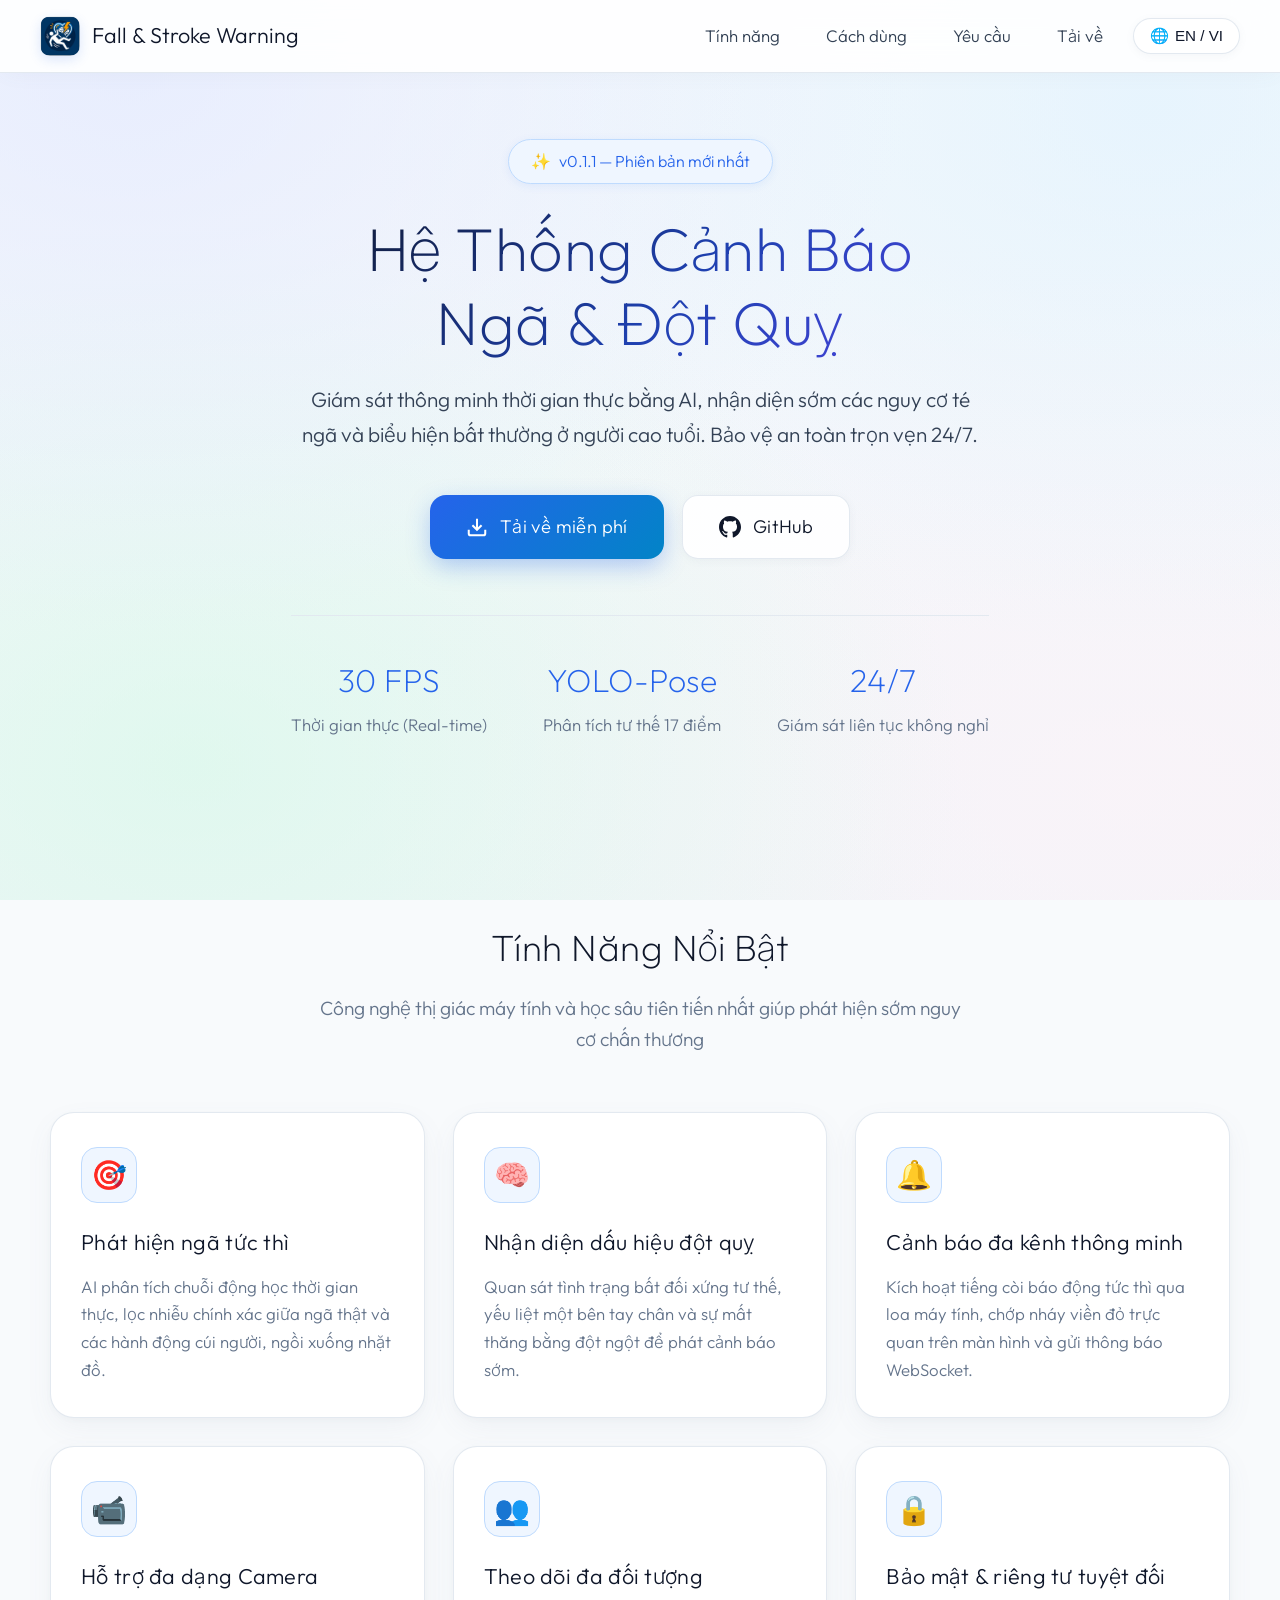
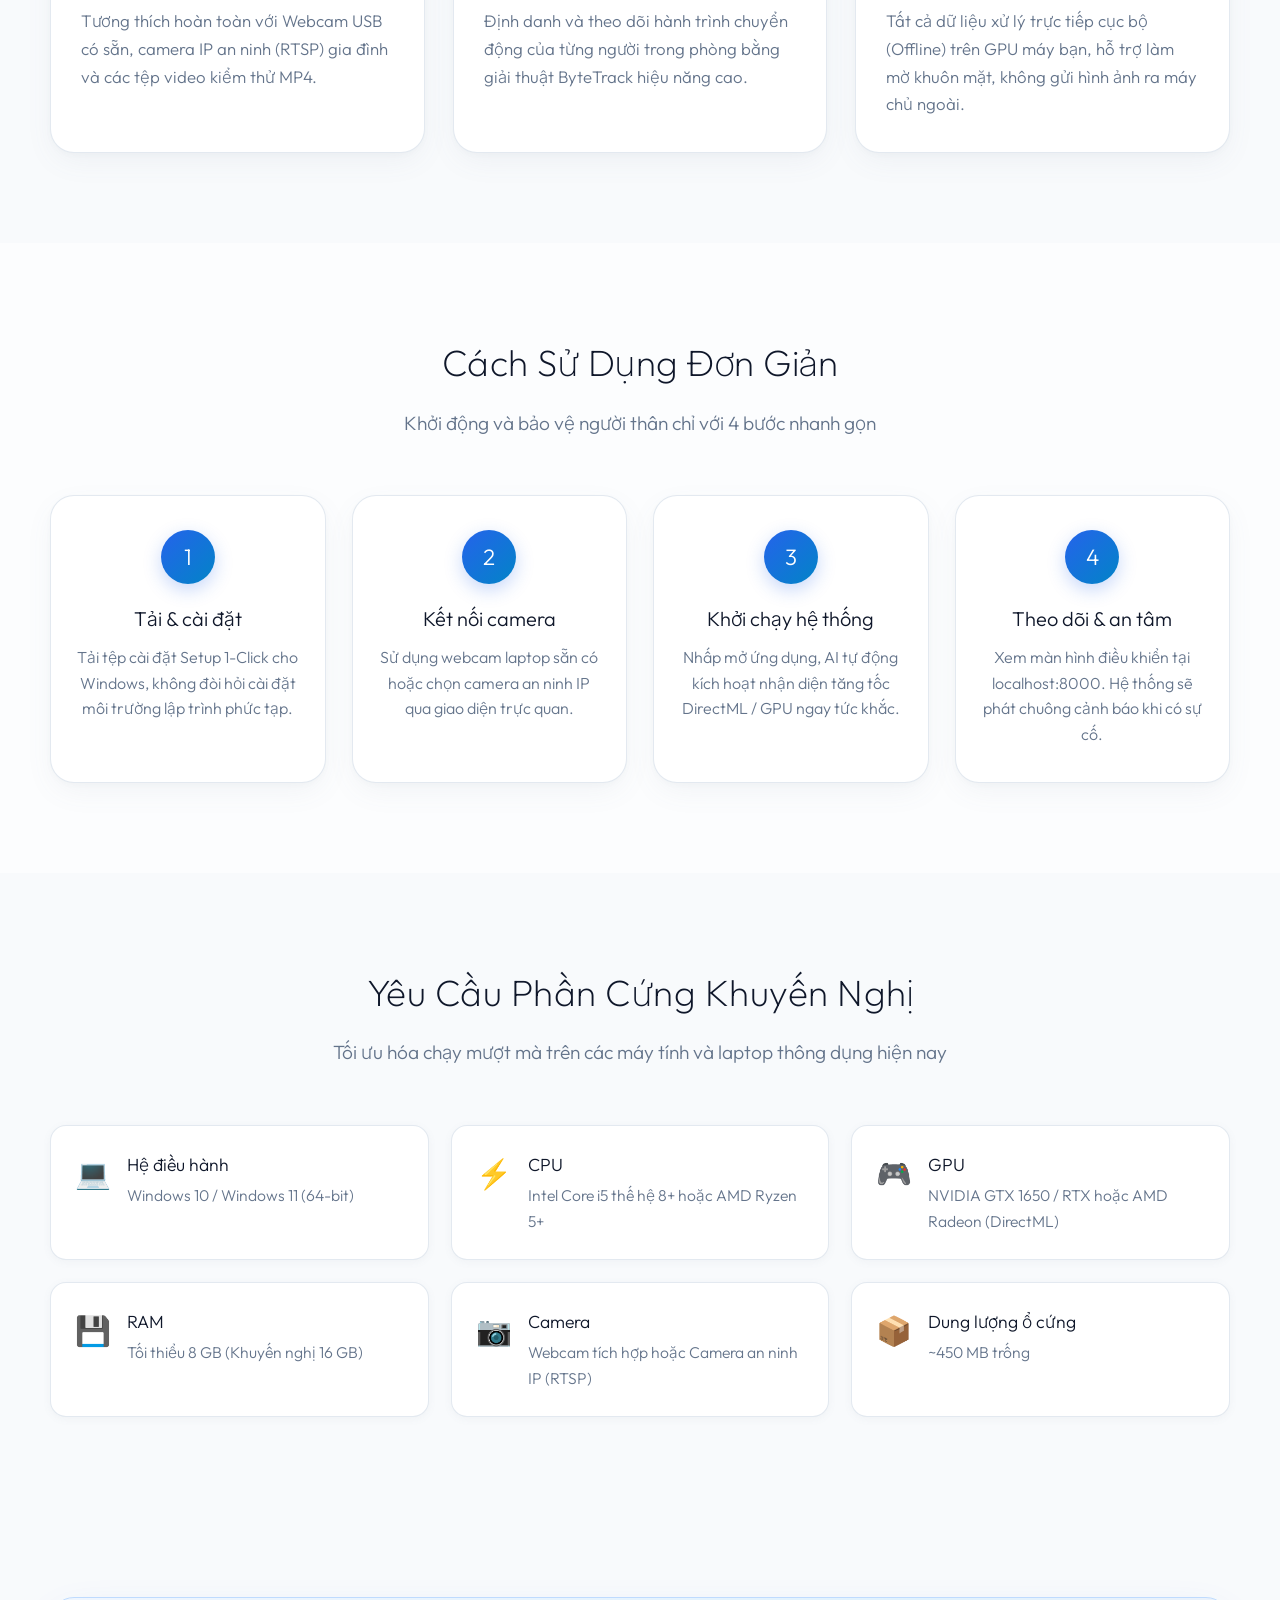
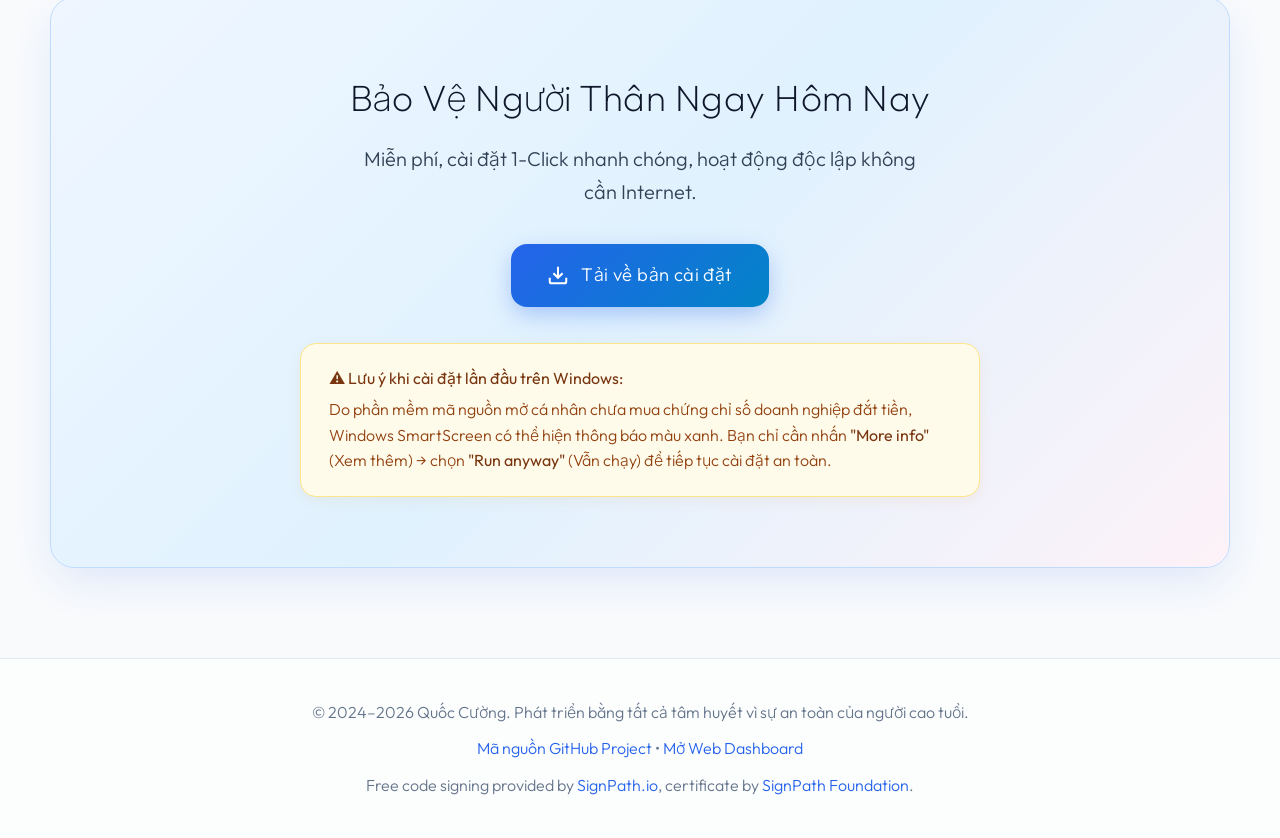
==== commit f5340e93: "Release v0.1.1: GPU selection fix for 30 FPS, SignPath notice on landing page Co-Authored-By: Claude" ====
--- a/docs/index.html
+++ b/docs/index.html
@@ -738,8 +738,8 @@
   <div class="hero-content">
     <div class="hero-badge">
       <span>✨</span>
-      <span class="vi">v0.1.0 — Phiên bản mới nhất</span>
-      <span class="en">v0.1.0 — Latest Release</span>
+      <span class="vi">v0.1.1 — Phiên bản mới nhất</span>
+      <span class="en">v0.1.1 — Latest Release</span>
     </div>
     <h1>
       <span class="vi">Hệ Thống Cảnh Báo<br>Ngã & Đột Quỵ</span>
@@ -750,7 +750,7 @@
       <span class="en">Intelligent real-time AI monitoring that detects fall risks and abnormal health signs for the elderly. Reliable 24/7 safety protection.</span>
     </p>
     <div class="btn-group">
-      <a href="https://github.com/QuocCuong66/Project-monitoring-model/releases/latest" class="btn btn-primary" id="download" title="Tải xuống tệp cài đặt cho Windows">
+      <a href="https://github.com/QuocCuong66/Project-monitoring-model/releases/latest/download/Fall_and_Stroke_Warning_System_Setup.exe" class="btn btn-primary" id="download" title="Tải xuống tệp cài đặt cho Windows">
         <svg width="22" height="22" viewBox="0 0 24 24" fill="none" stroke="currentColor" stroke-width="2.2"><path d="M21 15v4a2 2 0 0 1-2 2H5a2 2 0 0 1-2-2v-4"/><polyline points="7 10 12 15 17 10"/><line x1="12" y1="15" x2="12" y2="3"/></svg>
         <span class="vi">Tải về miễn phí</span>
         <span class="en">Download Free</span>
@@ -1026,7 +1026,7 @@
         <span class="en">Free, instant 1-Click setup, runs 100% offline without needing Internet.</span>
       </p>
       <div class="btn-group">
-        <a href="https://github.com/QuocCuong66/Project-monitoring-model/releases/latest" class="btn btn-primary" title="Tải xuống tệp cài đặt cho Windows">
+        <a href="https://github.com/QuocCuong66/Project-monitoring-model/releases/latest/download/Fall_and_Stroke_Warning_System_Setup.exe" class="btn btn-primary" title="Tải xuống tệp cài đặt cho Windows">
           <svg width="22" height="22" viewBox="0 0 24 24" fill="none" stroke="currentColor" stroke-width="2.2"><path d="M21 15v4a2 2 0 0 1-2 2H5a2 2 0 0 1-2-2v-4"/><polyline points="7 10 12 15 17 10"/><line x1="12" y1="15" x2="12" y2="3"/></svg>
           <span class="vi">Tải về bản cài đặt</span>
           <span class="en">Download Installer</span>
@@ -1053,6 +1053,9 @@
   <p style="margin-top:10px;">
     <a href="https://github.com/QuocCuong66/Project-monitoring-model" target="_blank" rel="noopener noreferrer">Mã nguồn GitHub Project</a> &bull; 
     <a href="http://localhost:8000" target="_blank" rel="noopener noreferrer">Mở Web Dashboard</a>
+  </p>
+  <p style="margin-top:10px;">
+    Free code signing provided by <a href="https://about.signpath.io" target="_blank" rel="noopener noreferrer">SignPath.io</a>, certificate by <a href="https://signpath.org" target="_blank" rel="noopener noreferrer">SignPath Foundation</a>.
   </p>
 </footer>
 
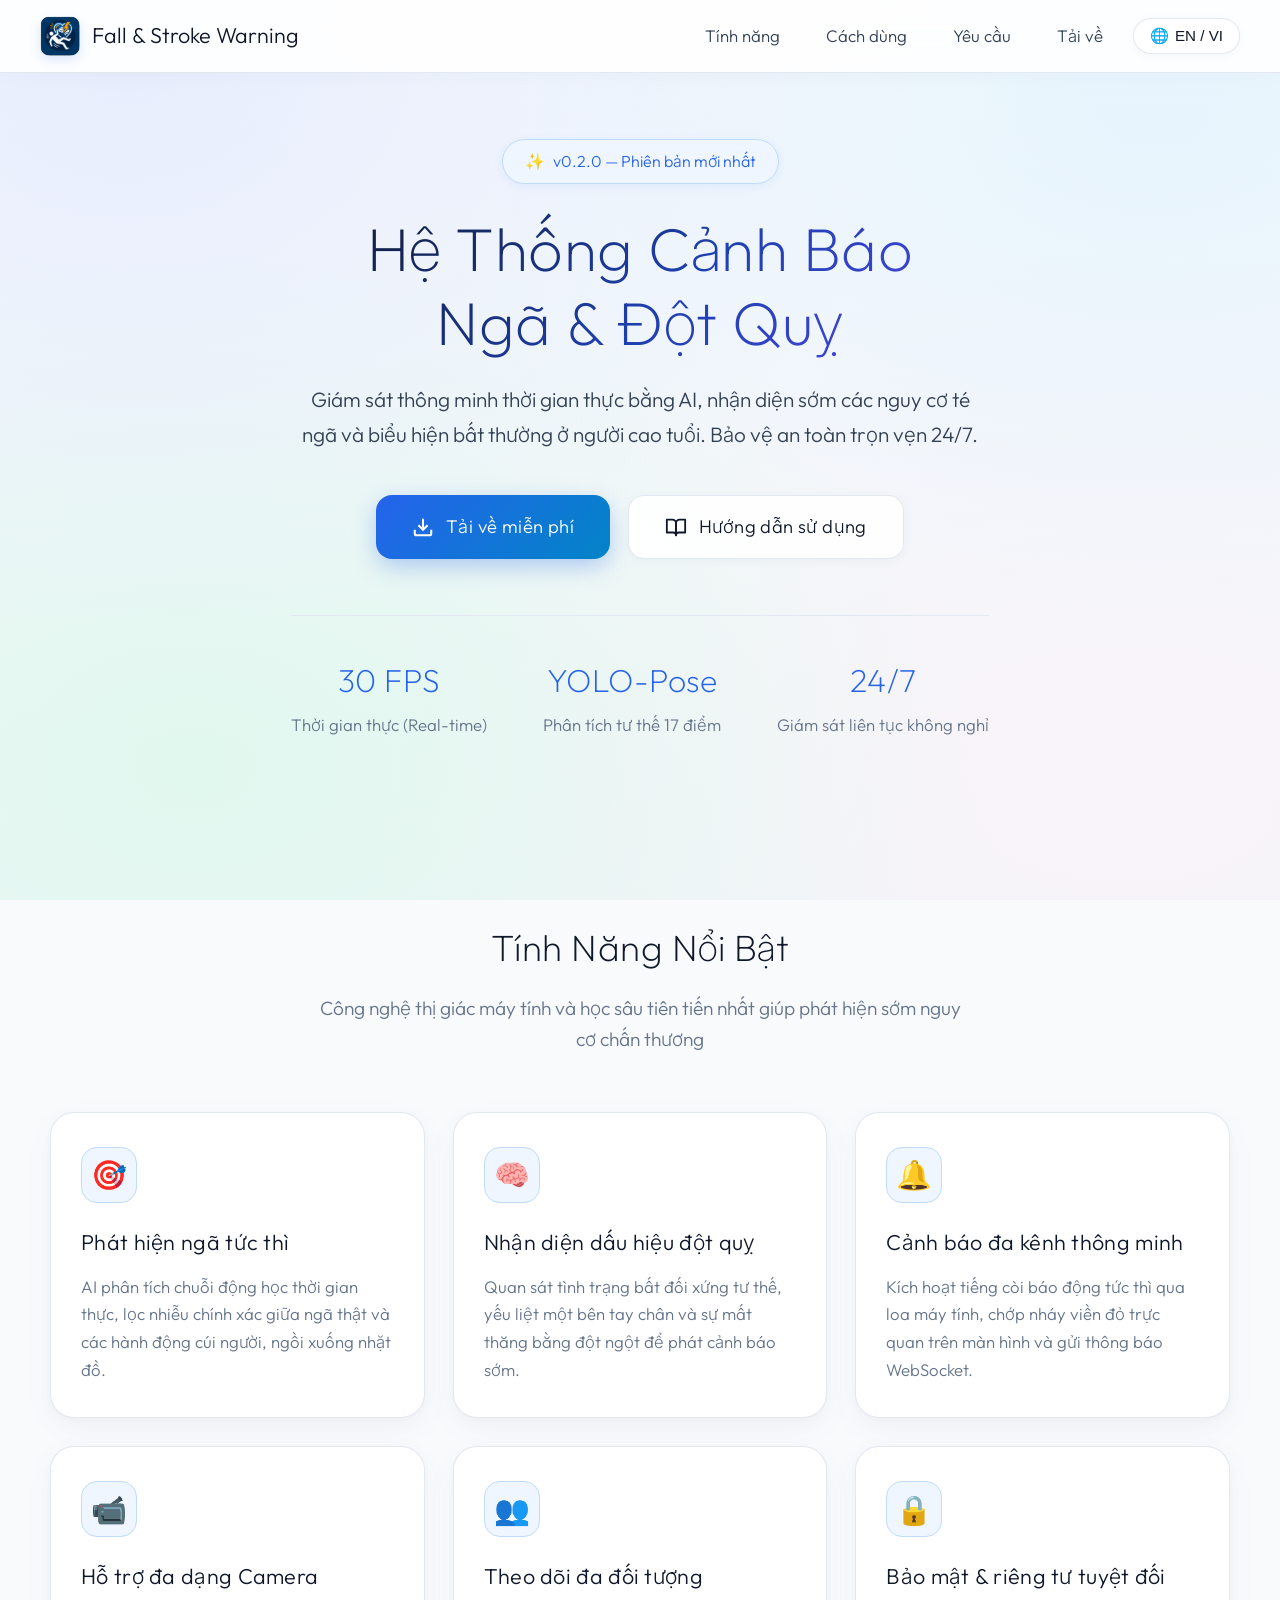
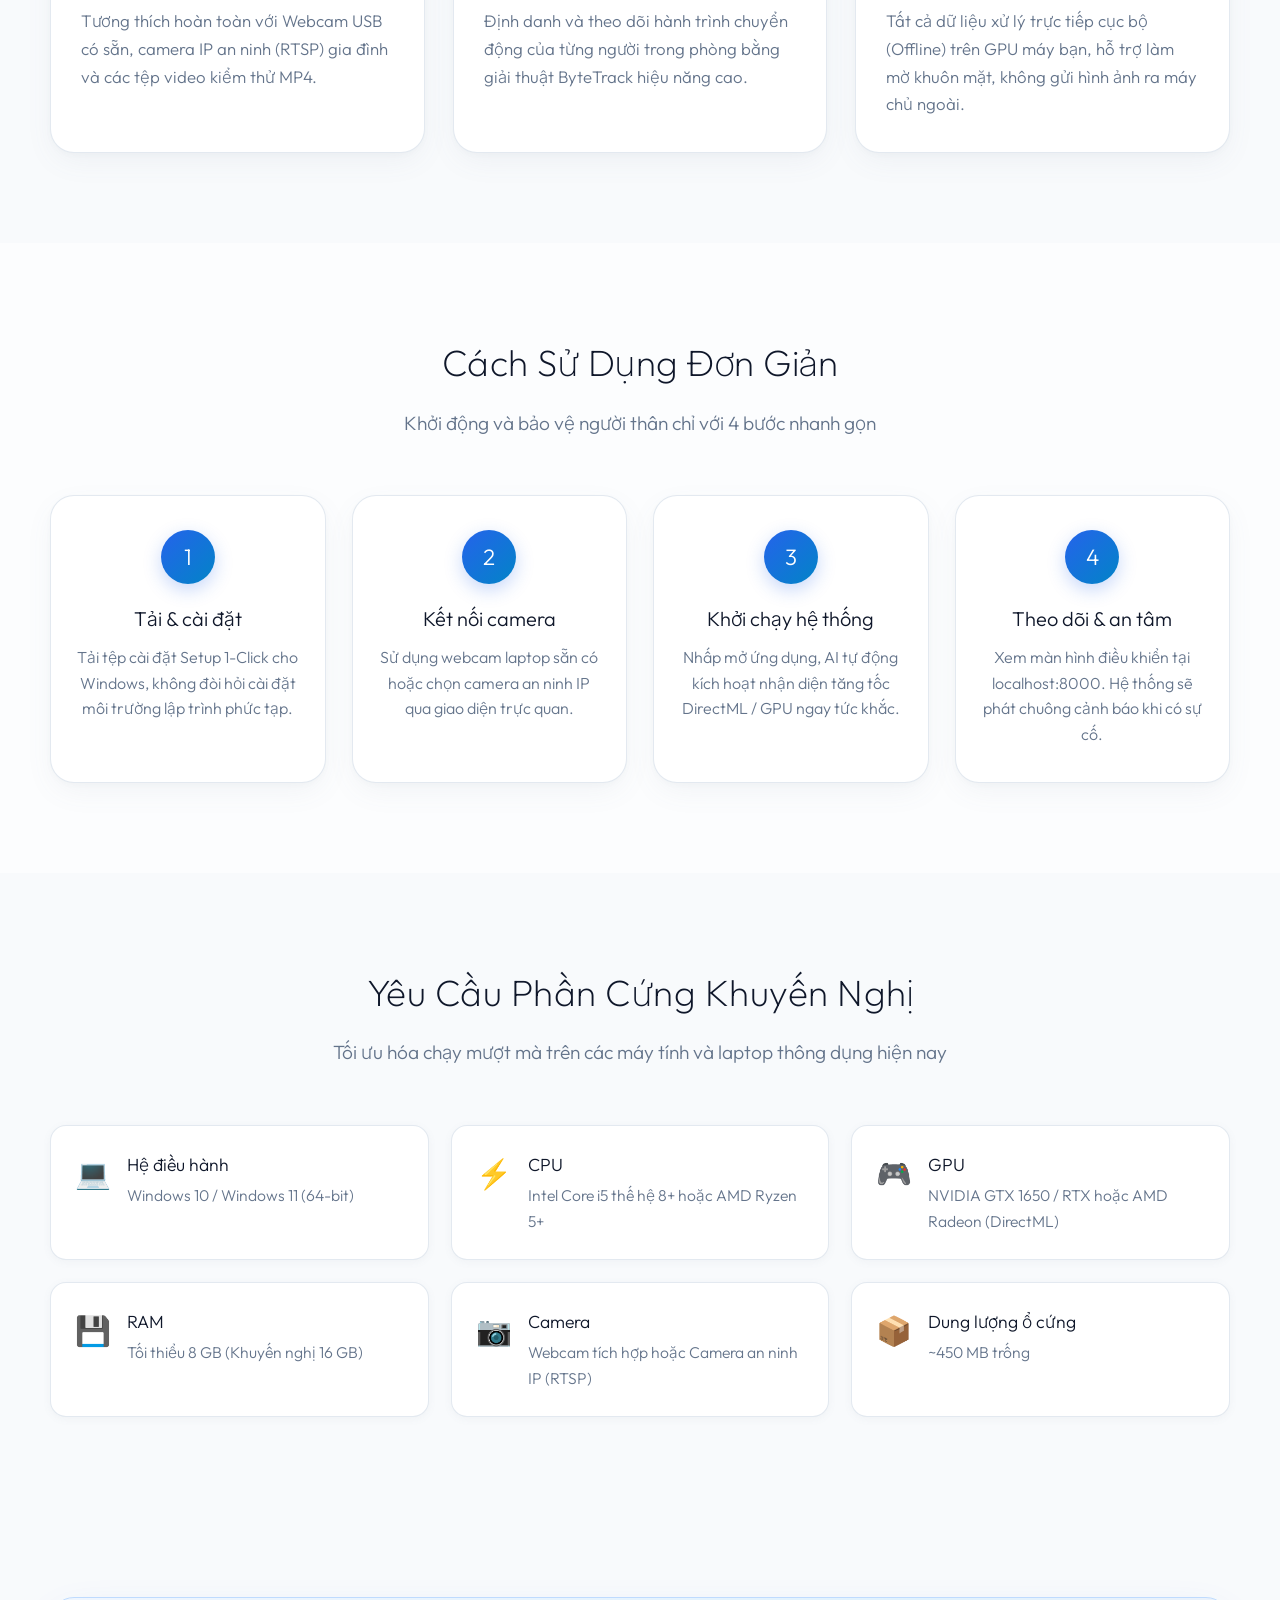
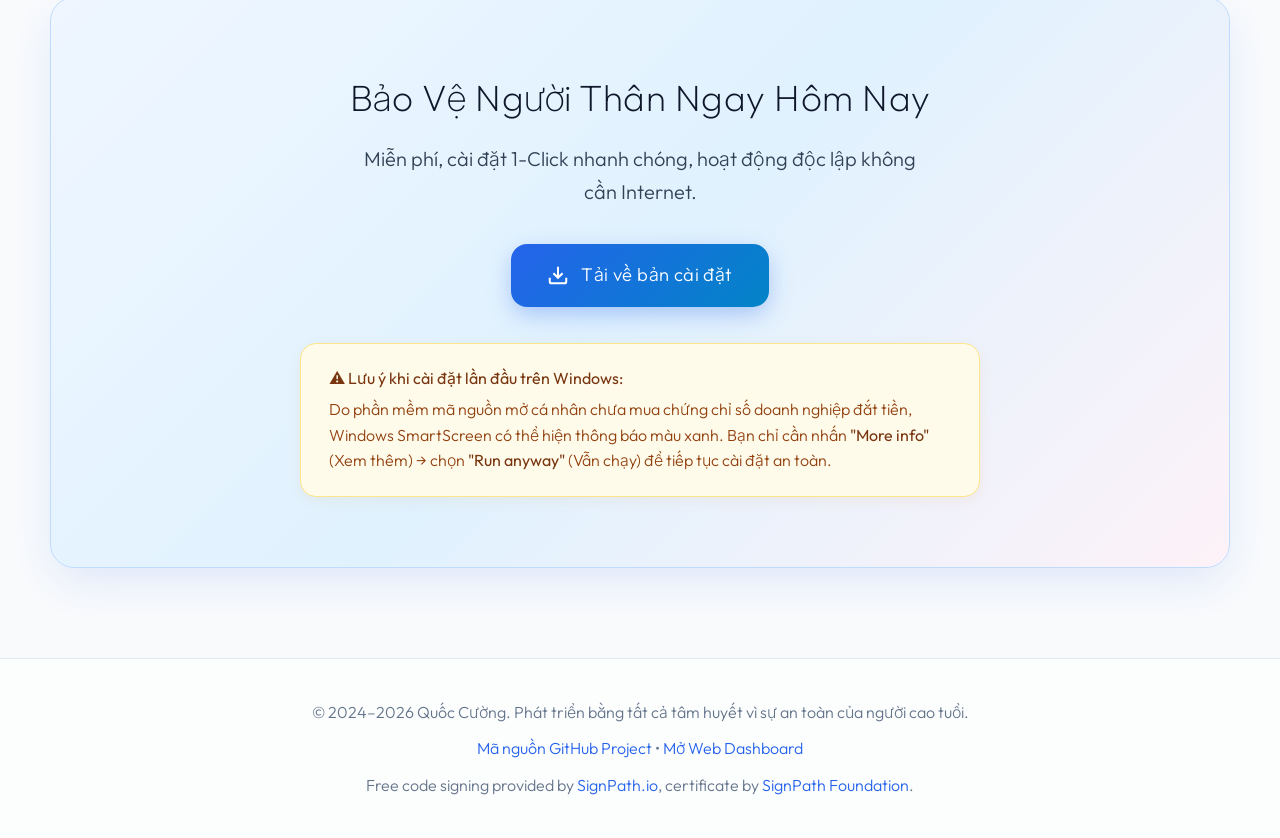
==== commit 0dbe71b8: "Release v0.2.0: NTU-trained temporal models, stroke warning signs, user guide AI - Train the ST-Tran" ====
--- a/docs/index.html
+++ b/docs/index.html
@@ -738,8 +738,8 @@
   <div class="hero-content">
     <div class="hero-badge">
       <span>✨</span>
-      <span class="vi">v0.1.1 — Phiên bản mới nhất</span>
-      <span class="en">v0.1.1 — Latest Release</span>
+      <span class="vi">v0.2.0 — Phiên bản mới nhất</span>
+      <span class="en">v0.2.0 — Latest Release</span>
     </div>
     <h1>
       <span class="vi">Hệ Thống Cảnh Báo<br>Ngã & Đột Quỵ</span>
@@ -755,9 +755,10 @@
         <span class="vi">Tải về miễn phí</span>
         <span class="en">Download Free</span>
       </a>
-      <a href="https://github.com/QuocCuong66/Project-monitoring-model" class="btn btn-outline" target="_blank" rel="noopener noreferrer" title="Xem mã nguồn trên GitHub">
-        <svg width="22" height="22" viewBox="0 0 24 24" fill="currentColor"><path d="M12 0c-6.626 0-12 5.373-12 12 0 5.302 3.438 9.8 8.207 11.387.599.111.793-.261.793-.577v-2.234c-3.338.726-4.033-1.416-4.033-1.416-.546-1.387-1.333-1.756-1.333-1.756-1.089-.745.083-.729.083-.729 1.205.084 1.839 1.237 1.839 1.237 1.07 1.834 2.807 1.304 3.492.997.107-.775.418-1.305.762-1.604-2.665-.305-5.467-1.334-5.467-5.931 0-1.311.469-2.381 1.236-3.221-.124-.303-.535-1.524.117-3.176 0 0 1.008-.322 3.301 1.23.957-.266 1.983-.399 3.003-.404 1.02.005 2.047.138 3.006.404 2.291-1.552 3.297-1.23 3.297-1.23.653 1.653.242 2.874.118 3.176.77.84 1.235 1.911 1.235 3.221 0 4.609-2.807 5.624-5.479 5.921.43.372.823 1.102.823 2.222v3.293c0 .319.192.694.801.576 4.765-1.589 8.199-6.086 8.199-11.386 0-6.627-5.373-12-12-12z"/></svg>
-        <span>GitHub</span>
+      <a href="huong-dan.html" class="btn btn-outline" title="Hướng dẫn sử dụng chi tiết từ A đến Z">
+        <svg width="22" height="22" viewBox="0 0 24 24" fill="none" stroke="currentColor" stroke-width="2" stroke-linecap="round" stroke-linejoin="round"><path d="M2 4h6a4 4 0 0 1 4 4v13a3 3 0 0 0-3-3H2z"/><path d="M22 4h-6a4 4 0 0 0-4 4v13a3 3 0 0 1 3-3h7z"/></svg>
+        <span class="vi">Hướng dẫn sử dụng</span>
+        <span class="en">User Guide</span>
       </a>
     </div>
     <div class="hero-stats">
